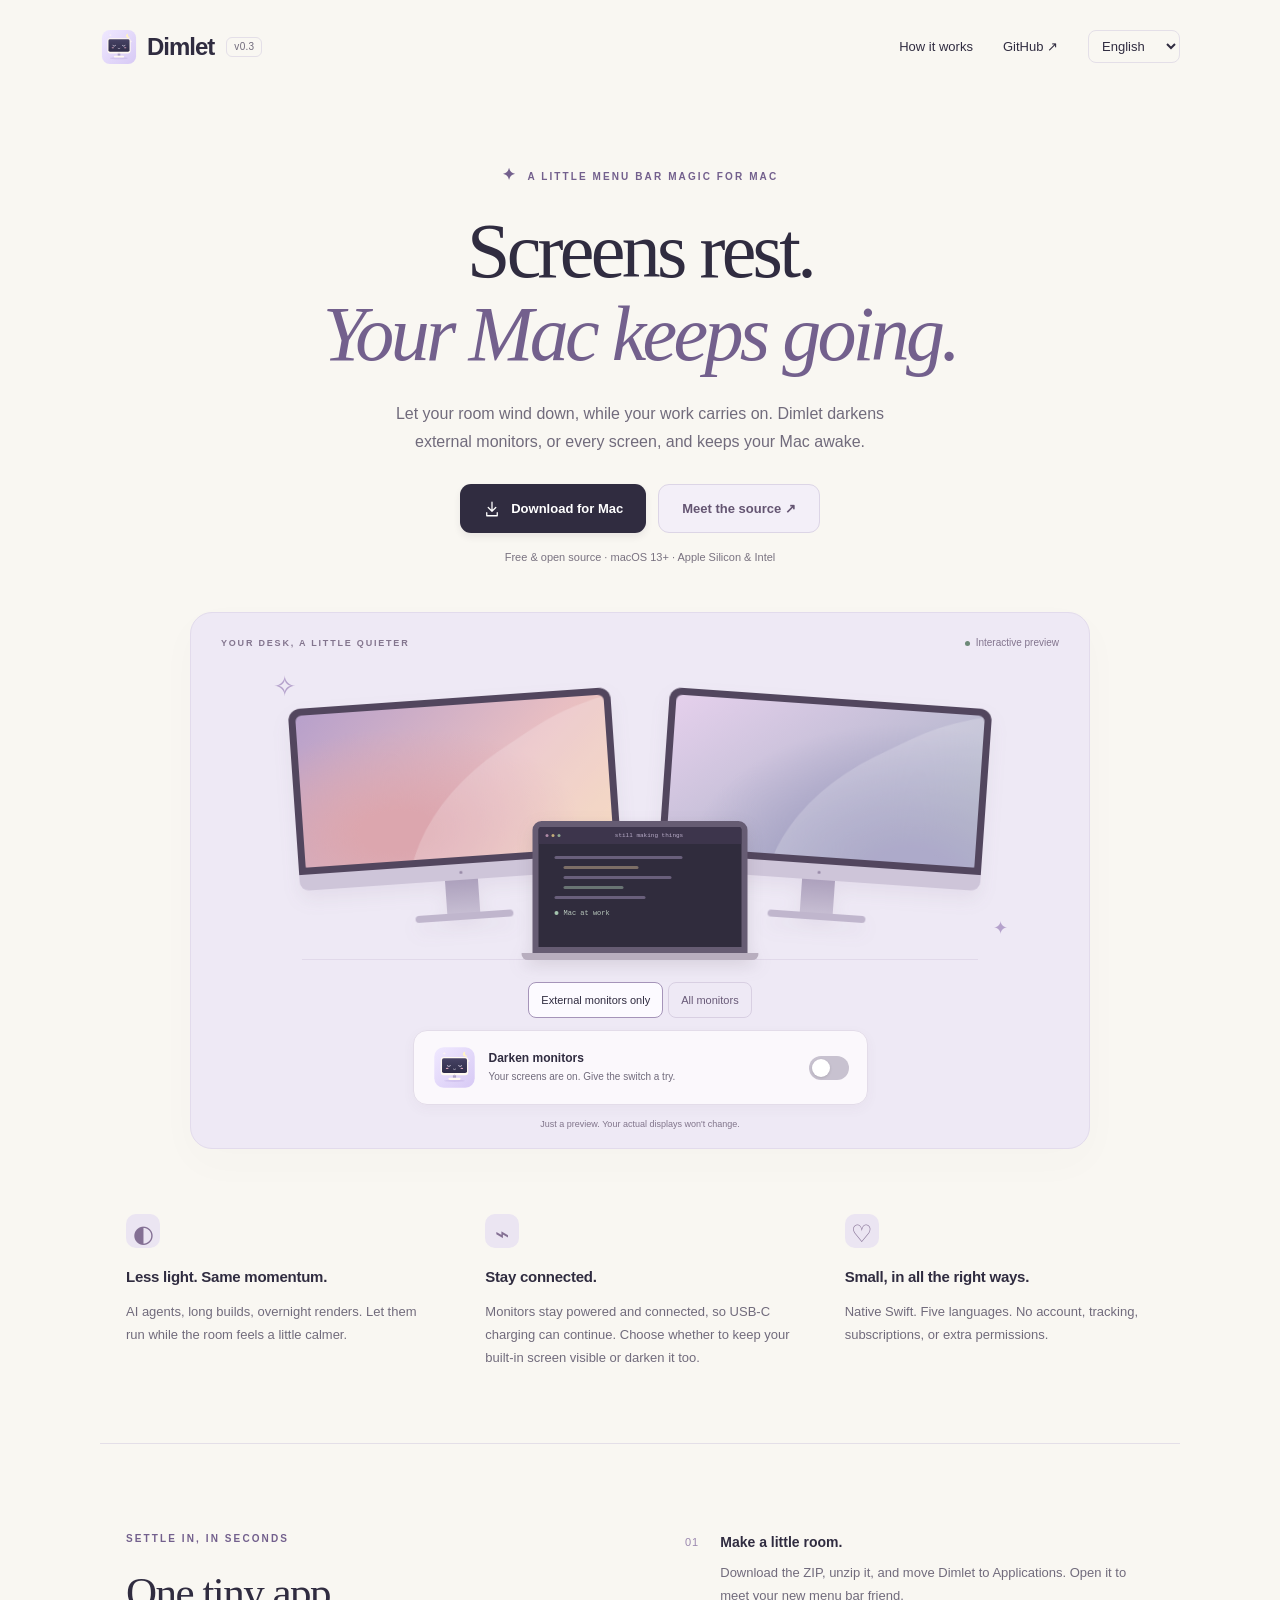
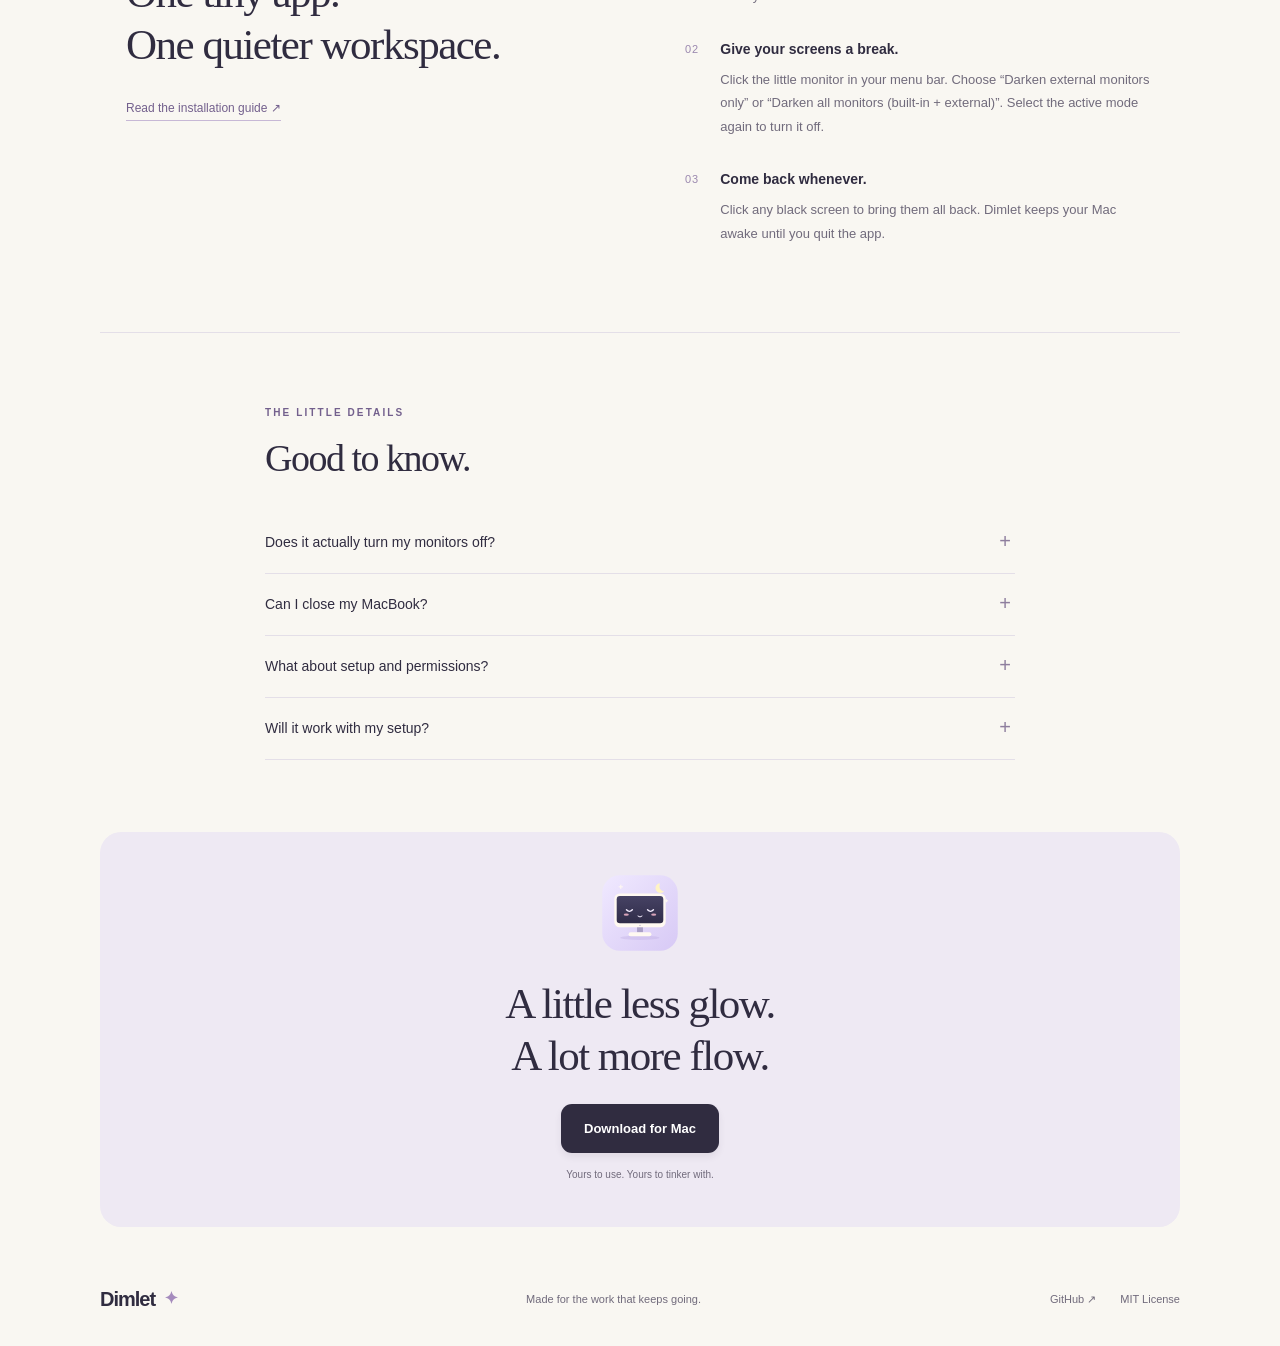
==== site/index.html @ a839f252 "Add external-only and all-monitor blackout modes" ====
<!doctype html>
<html lang="en">
<head>
  <meta charset="utf-8">
  <meta name="viewport" content="width=device-width,initial-scale=1">
  <meta name="theme-color" content="#f9f7f2">
  <title>Dimlet — Screens rest. Your Mac keeps going.</title>
  <meta name="description" content="A tiny, free macOS menu bar app. Darken external monitors or all screens while your Mac keeps working. Five languages. Open source.">
  <meta property="og:title" content="Dimlet — Screens rest. Your Mac keeps going.">
  <meta property="og:description" content="Less glow, more flow. A tiny, free menu bar friend for your Mac.">
  <meta property="og:type" content="website">
  <meta property="og:url" content="https://onodela2000.github.io/dimlet/">
  <meta property="og:image" content="https://onodela2000.github.io/dimlet/assets/social.png">
  <meta name="twitter:card" content="summary_large_image">
  <link rel="canonical" href="https://onodela2000.github.io/dimlet/">
  <link rel="icon" type="image/svg+xml" href="assets/icon.svg">
  <link rel="stylesheet" href="style.css">
  <script src="app.js" defer></script>
</head>
<body>
<a class="skip" href="#main">Skip to content</a>
<header class="nav wrap">
  <a class="brand" href="./" aria-label="Dimlet home"><img src="assets/icon.svg" alt="" width="38" height="38">Dimlet<span class="version">v0.3</span></a>
  <nav aria-label="Main navigation">
    <a class="nav-how" href="#how" data-i18n="navHow">How it works</a>
    <a href="https://github.com/onodela2000/dimlet">GitHub <span aria-hidden="true">↗</span></a>
    <label class="language"><span class="sr-only">Language</span><select id="language" aria-label="Language"><option value="en">English</option><option value="ja">日本語</option><option value="zh-Hans">简体中文</option><option value="fr">Français</option><option value="de">Deutsch</option></select></label>
  </nav>
</header>
<main id="main">
  <section class="hero wrap">
    <p class="eyebrow"><span class="tiny-star" aria-hidden="true">✦</span> <span data-i18n="eyebrow">A LITTLE MENU BAR MAGIC FOR MAC</span></p>
    <h1><span data-i18n="headline1">Screens rest.</span><br><em data-i18n="headline2">Your Mac keeps going.</em></h1>
    <p class="intro" data-i18n="intro">Let your room wind down, while your work carries on. Dimlet darkens external monitors, or every screen, and keeps your Mac awake.</p>
    <div class="actions"><a class="button primary" href="https://github.com/onodela2000/dimlet/releases/latest"><svg aria-hidden="true" viewBox="0 0 24 24" width="18" height="18"><path d="M12 3v12m-5-5 5 5 5-5M5 17v4h14v-4" fill="none" stroke="currentColor" stroke-width="1.7" stroke-linecap="round" stroke-linejoin="round"/></svg><span data-i18n="download">Download for Mac</span></a><a class="button secondary" href="https://github.com/onodela2000/dimlet" data-i18n="source">Meet the source ↗</a></div>
    <p class="compat" data-i18n="compat">Free & open source · macOS 13+ · Apple Silicon & Intel</p>

    <div class="demo" id="demo" data-blackout="false">
      <div class="demo-top"><span class="demo-label" data-i18n="desk">YOUR DESK, A LITTLE QUIETER</span><span class="live-label"><i></i><span data-i18n="live">Interactive preview</span></span></div>
      <div class="scene" aria-hidden="true">
        <span class="spark spark-one">✧</span><span class="spark spark-two">✦</span><span class="moon">☾</span>
        <div class="monitor monitor-left"><div class="monitor-screen"><div class="wallpaper wallpaper-one"></div><div class="sleep-face"><span>⌣ &nbsp; ⌣</span><b>ᴗ</b></div></div><div class="monitor-chin"><i></i></div><div class="stand"></div><div class="foot"></div></div>
        <div class="monitor monitor-right"><div class="monitor-screen"><div class="wallpaper wallpaper-two"></div><div class="sleep-face"><span>⌣ &nbsp; ⌣</span><b>ᴗ</b></div></div><div class="monitor-chin"><i></i></div><div class="stand"></div><div class="foot"></div></div>
        <div class="laptop"><div class="laptop-screen"><div class="editor-bar"><i></i><i></i><i></i><span>still making things</span></div><div class="editor-body"><span class="code-line"></span><span class="code-line"></span><span class="code-line"></span><span class="code-line"></span><span class="code-line"></span><div class="working"><i></i>Mac at work</div></div></div><div class="laptop-base"></div></div>
        <div class="desk-line"></div>
      </div>
      <div class="mode-picker" role="group" aria-label="Preview blackout mode"><button type="button" data-mode="externalOnly" aria-pressed="true" data-i18n="modeExternal">External monitors only</button><button type="button" data-mode="allDisplays" aria-pressed="false" data-i18n="modeAll">All monitors</button></div>
      <div class="demo-control"><img src="assets/icon.svg" alt="" width="45" height="45"><div><strong data-i18n="toggleTitle">Darken monitors</strong><span id="demo-status" aria-live="polite" data-i18n="statusOff">Your screens are on. Give the switch a try.</span></div><button id="blackout-toggle" role="switch" aria-checked="false" aria-label="Darken monitors"><span></span></button></div>
      <p class="demo-note" data-i18n="demoNote">Just a preview. Your actual displays won't change.</p>
    </div>
  </section>

  <section class="benefits wrap" aria-label="Features">
    <article><span class="feature-icon" aria-hidden="true">◐</span><h2 data-i18n="feature1Title">Less light. Same momentum.</h2><p data-i18n="feature1">AI agents, long builds, overnight renders. Let them run while the room feels a little calmer.</p></article>
    <article><span class="feature-icon" aria-hidden="true">⌁</span><h2 data-i18n="feature2Title">Stay connected.</h2><p data-i18n="feature2">Monitors stay powered and connected, so USB-C charging can continue. Choose whether to keep your built-in screen visible or darken it too.</p></article>
    <article><span class="feature-icon" aria-hidden="true">♡</span><h2 data-i18n="feature3Title">Small, in all the right ways.</h2><p data-i18n="feature3">Native Swift. Five languages. No account, tracking, subscriptions, or extra permissions.</p></article>
  </section>

  <section class="how wrap" id="how">
    <div class="section-heading"><p class="eyebrow" data-i18n="howEyebrow">SETTLE IN, IN SECONDS</p><h2 data-i18n="howTitle">One tiny app.<br>One quieter workspace.</h2><a class="text-link" id="guide-link" href="https://github.com/onodela2000/dimlet#install"><span data-i18n="guide">Read the installation guide</span> <span aria-hidden="true">↗</span></a></div>
    <ol class="steps"><li><span class="step-number">01</span><div><h3 data-i18n="step1Title">Make a little room.</h3><p data-i18n="step1">Download the ZIP, unzip it, and move Dimlet to Applications. Open it to meet your new menu bar friend.</p></div></li><li><span class="step-number">02</span><div><h3 data-i18n="step2Title">Give your screens a break.</h3><p data-i18n="step2">Click the little monitor in your menu bar. Choose “Darken external monitors only” or “Darken all monitors (built-in + external)”. Select the active mode again to turn it off.</p></div></li><li><span class="step-number">03</span><div><h3 data-i18n="step3Title">Come back whenever.</h3><p data-i18n="step3">Click any black screen to bring them all back. Dimlet keeps your Mac awake until you quit the app.</p></div></li></ol>
  </section>

  <section class="questions wrap" aria-labelledby="questions-title"><p class="eyebrow" data-i18n="faqEyebrow">THE LITTLE DETAILS</p><h2 id="questions-title" data-i18n="faqTitle">Good to know.</h2>
    <details><summary data-i18n="q1">Does it actually turn my monitors off?</summary><p data-i18n="a1">No. Dimlet covers your chosen screens with black windows. Keep the monitors physically on. It doesn't guarantee energy savings or a fully dark LCD backlight. USB-C charging depends on your hardware.</p></details>
    <details><summary data-i18n="q2">Can I close my MacBook?</summary><p data-i18n="a2">Keep the lid open. Dimlet prevents automatic idle sleep while it runs; it doesn't override lid-close sleep, manual sleep, shutdown, or a depleted battery.</p></details>
    <details><summary data-i18n="q3">What about setup and permissions?</summary><p data-i18n="a3">No Accessibility, Screen Recording, or admin permissions are needed to run Dimlet. The current release isn't Apple-notarized, so first launch may require System Settings → Privacy & Security → Open Anyway. See the installation guide for details.</p></details>
    <details><summary data-i18n="q4">Will it work with my setup?</summary><p data-i18n="a4">Dimlet supports macOS 13+. External-only mode skips mirrored screens to protect the built-in display; all-monitors mode covers all available screen surfaces. Tested on an M4 MacBook Air; Intel and older macOS versions still need broader real-world testing. The app menu supports English, Japanese, Simplified Chinese, French, and German.</p></details>
  </section>
  <section class="closing wrap"><img src="assets/icon.svg" alt="Dimlet's sleepy monitor mascot" width="84" height="84"><h2 data-i18n="closing">A little less glow.<br>A lot more flow.</h2><a class="button primary" href="https://github.com/onodela2000/dimlet/releases/latest" data-i18n="download">Download for Mac</a><span data-i18n="closingNote">Yours to use. Yours to tinker with.</span></section>
</main>
<footer class="wrap"><a class="brand" href="./">Dimlet <span aria-hidden="true">✦</span></a><p data-i18n="footer">Made for the work that keeps going.</p><div><a href="https://github.com/onodela2000/dimlet">GitHub ↗</a><a href="https://github.com/onodela2000/dimlet/blob/main/LICENSE">MIT License</a></div></footer>
</body>
</html>
---- site/style.css ----
:root {
  --paper:#f9f7f2;
  --ink:#302c40;
  --muted:#716b7c;
  --purple:#73608d;
  --line:#e4dfE8;
  --soft:#efebf6
}
* {
  box-sizing:border-box
}
html {
  scroll-behavior:smooth;
  scroll-padding-top:35px
}
body {
  margin:0;
  background:var(--paper);
  color:var(--ink);
  font-family:-apple-system,BlinkMacSystemFont,"Segoe UI",sans-serif;
  font-size:15px;
  line-height:1.65
}
a {
  color:inherit;
  text-decoration:none
}
button,select {
  font:inherit
}
button,a,select,summary {
  -webkit-tap-highlight-color:transparent
}
a:focus-visible,button:focus-visible,select:focus-visible,summary:focus-visible {
  outline:3px solid #8569b1;
  outline-offset:6px
}
a:hover {
  color:var(--purple)
}
.wrap {
  width:min(1080px,calc(100% - 64px));
  margin-inline:auto
}
.nav {
  display:flex;
  justify-content:space-between;
  align-items:center;
  padding-block:27px
}
.brand {
  font-size:24px;
  font-weight:730;
  letter-spacing:-1px;
  display:flex;
  align-items:center;
  gap:9px
}
.version {
  font-size:10px;
  letter-spacing:.3px;
  border:1px solid var(--line);
  padding:1px 7px;
  border-radius:6px;
  color:var(--muted);
  font-weight:500;
  margin-left:3px
}
nav {
  display:flex;
  align-items:center;
  gap:30px;
  font-size:13px
}
.language select {
  border:1px solid var(--line);
  color:var(--ink);
  background:transparent;
  border-radius:8px;
  padding:7px 9px;
  max-width:118px;
  cursor:pointer
}
.hero {
  text-align:center;
  padding-top:68px
}
.eyebrow {
  font-size:10px;
  font-weight:650;
  letter-spacing:2.1px;
  color:var(--purple);
  margin:0 0 22px
}
.tiny-star {
  font-size:16px;
  margin-right:6px
}
h1,h2,h3,p {
  margin-top:0
}
h1 {
  font:normal clamp(46px,6.5vw,78px)/1.06 Georgia,"Times New Roman",serif;
  letter-spacing:-3.7px;
  margin-bottom:25px
}
h1 em {
  color:var(--purple);
  font-weight:normal
}
html:not([lang=en]) h1 {
  font-size:clamp(38px,5.2vw,65px);
  letter-spacing:-1.5px;
  line-height:1.25
}
.intro {
  max-width:535px;
  margin:0 auto 28px;
  font-size:16px;
  color:var(--muted);
  line-height:1.75
}
.actions {
  display:flex;
  align-items:center;
  justify-content:center;
  gap:12px
}
.button {
  display:inline-flex;
  align-items:center;
  justify-content:center;
  gap:10px;
  border-radius:11px;
  font-size:13px;
  font-weight:600;
  min-height:49px;
  padding:12px 23px;
  transition:transform .2s,background .2s
}
.button:hover {
  transform:translateY(-2px)
}
.primary {
  background:var(--ink);
  color:#fff;
  box-shadow:0 4px 7px #302c4014
}
.primary:hover {
  background:#524564;
  color:white
}
.secondary {
  border:1px solid #dcd5e6;
  background:#f3eff8;
  color:#645572
}
.compat {
  font-size:11px;
  color:#797280;
  margin-top:15px;
  margin-bottom:46px
}
.demo {
  position:relative;
  overflow:hidden;
  background:#eee9f5;
  border:1px solid #e2dbec;
  border-radius:22px;
  padding:22px 30px 16px;
  max-width:900px;
  margin:auto;
  transition:background .7s;
  box-shadow:0 14px 40px #55406706
}
.demo[data-blackout=true] {
  background:#e4dfef
}
.demo-top {
  display:flex;
  justify-content:space-between;
  gap:10px;
  align-items:center;
  color:#83758e
}
.demo-label {
  font-size:9px;
  letter-spacing:1.8px;
  font-weight:600
}
.live-label {
  display:flex;
  align-items:center;
  gap:6px;
  font-size:10px
}
.live-label i,.working i {
  width:5px;
  height:5px;
  background:#6d8978;
  border-radius:50%
}
.scene {
  height:306px;
  position:relative;
  max-width:735px;
  margin:0 auto
}
.monitor {
  position:absolute;
  top:46px;
  width:44%;
  z-index:1;
  filter:drop-shadow(0 9px 9px #5a466713)
}
.monitor-left {
  left:3%;
  transform:rotate(-4deg)
}
.monitor-right {
  right:3%;
  transform:rotate(4deg)
}
.monitor-screen {
  height:166px;
  padding:7px;
  background:#52465e;
  border-radius:12px 12px 0 0;
  position:relative;
  overflow:hidden
}
.wallpaper {
  position:absolute;
  inset:7px;
  border-radius:6px 6px 1px 1px;
  transition:opacity .7s;
  overflow:hidden
}
.wallpaper-one {
  background:radial-gradient(ellipse at 30% 80%,#dca6ae 0 12%,transparent 60%),linear-gradient(135deg,#b7a0cb,#e8bec2 60%,#f3d1b3)
}
.wallpaper-two {
  background:radial-gradient(ellipse at 80% 110%,#9894bc 0 12%,transparent 65%),linear-gradient(145deg,#e5d0ec,#b8b8cf 65%,#a7b5b7)
}
.wallpaper:after {
  content:"";
  position:absolute;
  width:120%;
  height:160%;
  border-radius:45%;
  background:#fff3;
  left:30%;
  top:15%;
  transform:rotate(-30deg)
}
.monitor-chin {
  height:16px;
  border-radius:0 0 9px 9px;
  background:#cec5d9;
  display:grid;
  place-items:center
}
.monitor-chin i {
  width:3px;
  height:3px;
  background:#9688a6;
  border-radius:50%
}
.stand {
  height:33px;
  width:33px;
  background:linear-gradient(#ada1bd,#c6bdd2);
  margin:auto
}
.foot {
  height:7px;
  width:98px;
  border-radius:6px;
  background:#c0b6cd;
  margin:auto
}
.sleep-face {
  position:absolute;
  inset:7px;
  display:flex;
  flex-direction:column;
  align-items:center;
  justify-content:center;
  background:#24212f;
  border-radius:6px 6px 1px 1px;
  color:#ad9ebb;
  opacity:0;
  transition:opacity .7s;
  font-size:28px;
  line-height:1.2
}
.sleep-face b {
  font-size:17px;
  font-weight:400;
  color:#bea5b7
}
.demo[data-blackout=true] .wallpaper {
  opacity:0
}
.demo[data-blackout=true] .sleep-face {
  opacity:1
}
.laptop {
  position:absolute;
  z-index:3;
  top:169px;
  left:50%;
  width:215px;
  transform:translateX(-50%);
  filter:drop-shadow(0 6px 8px #4d405323)
}
.laptop-screen {
  height:132px;
  background:#302c3d;
  border:6px solid #665c73;
  border-radius:9px 9px 0 0;
  overflow:hidden
}
.editor-bar {
  height:17px;
  background:#3d354c;
  display:flex;
  align-items:center;
  gap:3px;
  padding:0 7px
}
.editor-bar i {
  width:3px;
  height:3px;
  border-radius:50%;
  background:#ad89a5
}
.editor-bar i:nth-child(2) {
  background:#c3ac7a
}
.editor-bar i:nth-child(3) {
  background:#8da792
}
.editor-bar span {
  font:6px monospace;
  color:#b8acc8;
  margin:auto
}
.editor-body {
  padding:12px 16px
}
.code-line {
  display:block;
  background:#a292ba80;
  height:3px;
  width:75%;
  margin-bottom:7px;
  border-radius:2px
}
.code-line:nth-child(2) {
  width:44%;
  margin-left:9px;
  background:#c8b09080
}
.code-line:nth-child(3) {
  width:63%;
  margin-left:9px
}
.code-line:nth-child(4) {
  width:35%;
  margin-left:9px;
  background:#a2bbaa80
}
.code-line:nth-child(5) {
  width:53%
}
.working {
  font:7px monospace;
  color:#b9c8bd;
  display:flex;
  align-items:center;
  gap:5px;
  margin-top:10px
}
.working i {
  background:#a4c5ae;
  width:4px;
  height:4px
}
.laptop-base {
  height:7px;
  width:237px;
  margin-left:-11px;
  background:#b8aebf;
  border-radius:1px 1px 9px 9px
}
.desk-line {
  position:absolute;
  bottom:-2px;
  width:92%;
  left:4%;
  height:1px;
  background:#c3b5d34f
}
.spark {
  position:absolute;
  color:#b5a2cc
}
.spark-one {
  left:0;
  top:12px;
  font-size:28px
}
.spark-two {
  right:0;
  bottom:14px;
  font-size:18px
}
.moon {
  position:absolute;
  right:18%;
  top:3px;
  font-size:30px;
  color:#ac96c0;
  transform:rotate(-20deg);
  opacity:0;
  transition:opacity .7s
}
.demo[data-blackout=true] .moon {
  opacity:1
}
.demo-control {
  position:relative;
  z-index:4;
  display:flex;
  align-items:center;
  gap:12px;
  text-align:left;
  border:1px solid #e3dce9;
  border-radius:14px;
  background:#fcfafdee;
  padding:14px 18px;
  width:min(455px,100%);
  margin:25px auto 0;
  box-shadow:0 4px 13px #5648660b
}
.demo-control strong {
  font-size:12px;
  font-weight:600;
  display:block;
  line-height:1.5
}
.demo-control div>span {
  display:block;
  font-size:10px;
  color:var(--muted);
  margin-top:2px
}
.demo-control button {
  flex-shrink:0;
  margin-left:auto;
  background:#c8c2d0;
  border:0;
  padding:3px;
  width:40px;
  height:24px;
  border-radius:99px;
  cursor:pointer;
  transition:background .3s
}
.demo-control button>span {
  display:block;
  background:white;
  border-radius:50%;
  width:18px;
  height:18px;
  box-shadow:0 1px 3px #0002;
  transition:transform .3s
}
.demo-control button[aria-checked=true] {
  background:#89739f
}
.demo-control button[aria-checked=true]>span {
  transform:translateX(16px)
}
.demo-note {
  font-size:9px;
  margin:12px 0 0;
  color:#81758b
}
.benefits {
  display:grid;
  grid-template-columns:repeat(3,1fr);
  gap:50px;
  padding:65px 26px 73px;
  border-bottom:1px solid var(--line)
}
.feature-icon {
  display:grid;
  place-items:center;
  width:34px;
  height:34px;
  border-radius:10px;
  background:#ebe5f2;
  color:#847094;
  font-size:24px;
  margin-bottom:17px
}
.benefits h2 {
  font-size:15px;
  letter-spacing:-.25px;
  margin-bottom:10px;
  font-weight:600
}
.benefits p {
  font-size:13px;
  color:var(--muted);
  margin:0;
  line-height:1.8
}
.how {
  display:grid;
  grid-template-columns:1fr 1fr;
  gap:90px;
  padding:87px 26px;
  border-bottom:1px solid var(--line)
}
.section-heading h2,.questions h2,.closing h2 {
  font:normal 43px/1.2 Georgia,serif;
  letter-spacing:-1.5px;
  margin-bottom:24px
}
.section-heading .eyebrow {
  margin-bottom:20px
}
.text-link {
  font-size:12px;
  border-bottom:1px solid #c7b8d6;
  padding-bottom:5px;
  color:var(--purple)
}
.steps {
  list-style:none;
  padding:0;
  margin:0;
  display:flex;
  flex-direction:column;
  gap:30px
}
.steps li {
  display:flex;
  gap:21px
}
.step-number {
  font-size:11px;
  letter-spacing:1px;
  color:#9b88af;
  margin-top:2px
}
.steps h3 {
  font-size:14px;
  font-weight:600;
  margin-bottom:7px
}
.steps p {
  font-size:13px;
  color:var(--muted);
  margin:0;
  line-height:1.8
}
.questions {
  max-width:750px;
  padding-block:72px
}
.questions .eyebrow {
  margin-bottom:15px
}
.questions h2 {
  font-size:38px;
  margin-bottom:30px
}
.questions details {
  border-bottom:1px solid var(--line)
}
.questions summary {
  list-style:none;
  cursor:pointer;
  font-size:14px;
  padding:19px 32px 19px 0;
  position:relative
}
.questions summary::-webkit-details-marker {
  display:none
}
.questions summary:after {
  content:"+";
  position:absolute;
  right:4px;
  color:#8e7e9e;
  font-size:20px;
  top:13px
}
.questions details[open] summary:after {
  content:"−"
}
.questions details p {
  font-size:13px;
  color:var(--muted);
  padding-right:28px;
  max-width:660px;
  line-height:1.9;
  margin-bottom:23px
}
.closing {
  text-align:center;
  border-radius:21px;
  background:#eee9f3;
  padding:39px 24px 43px;
  margin-bottom:56px
}
.closing img {
  margin-bottom:15px
}
.closing h2 {
  font-size:43px;
  margin-bottom:23px
}
.closing>span {
  display:block;
  font-size:10px;
  color:var(--muted);
  margin-top:14px
}
footer {
  display:flex;
  align-items:center;
  justify-content:space-between;
  gap:20px;
  padding:0 0 30px
}
footer .brand {
  font-size:20px
}
footer .brand span {
  color:#a58bbd;
  font-size:17px
}
footer p {
  font-size:11px;
  color:var(--muted);
  margin:0
}
footer>div {
  display:flex;
  gap:24px;
  font-size:11px;
  color:var(--muted)
}
.sr-only,.skip:not(:focus) {
  position:absolute;
  width:1px;
  height:1px;
  overflow:hidden;
  clip-path:inset(50%)
}
.skip:focus {
  position:absolute;
  top:12px;
  left:12px;
  padding:10px;
  background:white;
  z-index:10
}

@media(max-width:700px) {
  .wrap {
  width:calc(100% - 36px)
}
.nav {
  padding-block:20px
}
.brand {
  font-size:21px
}
.brand img {
  width:32px;
  height:32px
}
.version,.nav-how {
  display:none
}
nav {
  gap:16px;
  font-size:12px
}
.language select {
  font-size:11px;
  max-width:92px
}
.hero {
  padding-top:43px
}
h1 {
  font-size:49px;
  letter-spacing:-2px
}
html:not([lang=en]) h1 {
  font-size:37px
}
.eyebrow {
  font-size:8px;
  letter-spacing:1.6px
}
.intro {
  font-size:14px;
  max-width:410px
}
.compat {
  font-size:9px;
  margin-bottom:31px
}
.actions {
  gap:9px
}
.button {
  font-size:11px;
  padding:11px 15px;
  min-height:46px
}
.demo {
  padding:16px 12px 13px;
  border-radius:15px
}
.demo-label {
  font-size:7px;
  letter-spacing:1px
}
.live-label {
  font-size:8px
}
.scene {
  height:235px
}
.monitor {
  top:45px;
  width:45%
}
.monitor-left {
  left:1%
}
.monitor-right {
  right:1%
}
.monitor-screen {
  height:112px;
  padding:5px;
  border-radius:8px 8px 0 0
}
.wallpaper,.sleep-face {
  inset:5px
}
.sleep-face {
  font-size:21px
}
.stand {
  height:28px;
  width:23px
}
.foot {
  width:64px;
  height:5px
}
.laptop {
  top:142px;
  width:155px
}
.laptop-screen {
  height:93px;
  border-width:4px
}
.laptop-base {
  width:171px;
  margin-left:-8px;
  height:5px
}
.editor-bar {
  height:12px
}
.editor-body {
  padding:8px 11px
}
.code-line {
  height:2px;
  margin-bottom:5px
}
.working {
  margin-top:6px;
  font-size:6px
}
.spark-one {
  font-size:21px
}
.moon {
  font-size:24px;
  top:13px
}
.demo-control {
  margin-top:22px;
  padding:11px 12px;
  gap:8px
}
.demo-control img {
  width:34px;
  height:34px
}
.demo-control strong {
  font-size:10px
}
.demo-control div>span {
  font-size:8px
}
.demo-note {
  font-size:8px
}
.benefits {
  grid-template-columns:1fr;
  gap:28px;
  padding:40px 6px
}
.benefits article {
  display:grid;
  grid-template-columns:34px 1fr;
  column-gap:15px
}
.feature-icon {
  grid-row:span 2;
  margin-bottom:0
}
.benefits h2 {
  margin-bottom:5px
}
.benefits p {
  font-size:12px
}
.how {
  grid-template-columns:1fr;
  gap:36px;
  padding:48px 6px
}
.section-heading h2 {
  font-size:35px
}
.questions {
  padding-block:45px
}
.questions h2 {
  font-size:33px
}
.questions summary {
  font-size:13px
}
.closing {
  padding-block:30px;
  margin-bottom:30px
}
.closing h2 {
  font-size:36px
}
.closing img {
  width:68px;
  height:68px
}
footer {
  flex-wrap:wrap;
  gap:16px;
  padding-bottom:23px
}
footer p {
  order:3;
  flex-basis:100%;
  font-size:10px
}
footer>div {
  font-size:10px;
  gap:16px
}

}

@media(prefers-reduced-motion:reduce) {
  html {
  scroll-behavior:auto
}
*,*:before,*:after {
  transition:none!important;
  animation:none!important
}

}

.section-heading h2,.closing h2 {
  white-space:pre-line
}
html[lang=fr] .demo-control,html[lang=de] .demo-control {
  width:min(520px,100%)
}


/* Choose a preview scope without touching the visitor's real screens. */
.mode-picker { display:flex; justify-content:center; gap:5px; margin:24px auto 0; flex-wrap:wrap; }
.mode-picker button { border:1px solid #d8cfe2; background:transparent; color:#685977; border-radius:8px; padding:8px 12px; font-size:11px; cursor:pointer; }
.mode-picker button[aria-pressed=true] { background:#fcfaff; color:#302c40; border-color:#a594b9; }
.mode-picker + .demo-control { margin-top:12px; }
.laptop-screen { position:relative; }
.laptop-screen:after { content:""; position:absolute; inset:0; background:#24212f; opacity:0; transition:opacity .7s; pointer-events:none; }
.demo[data-blackout=true][data-mode=allDisplays] .laptop-screen:after { opacity:1; }
@media(max-width:700px) { .mode-picker button { font-size:10px; padding:7px 9px; } }
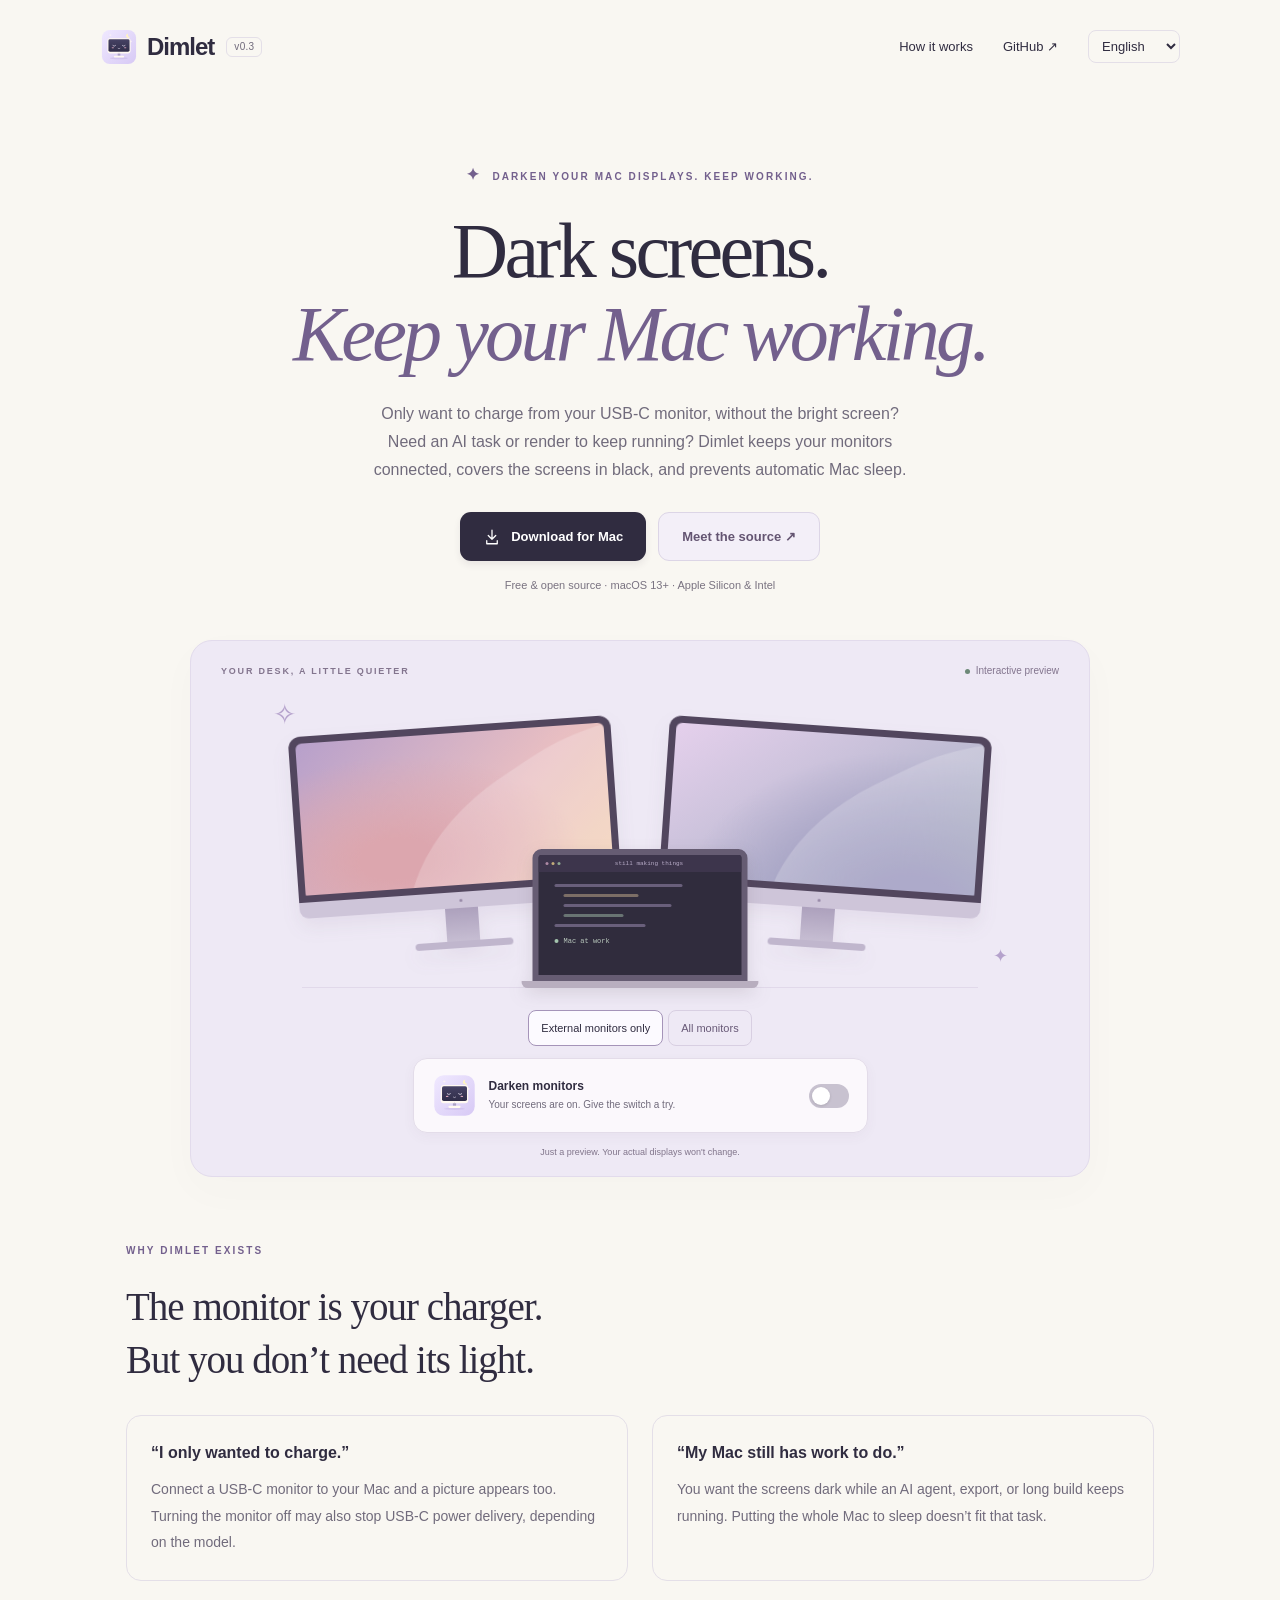
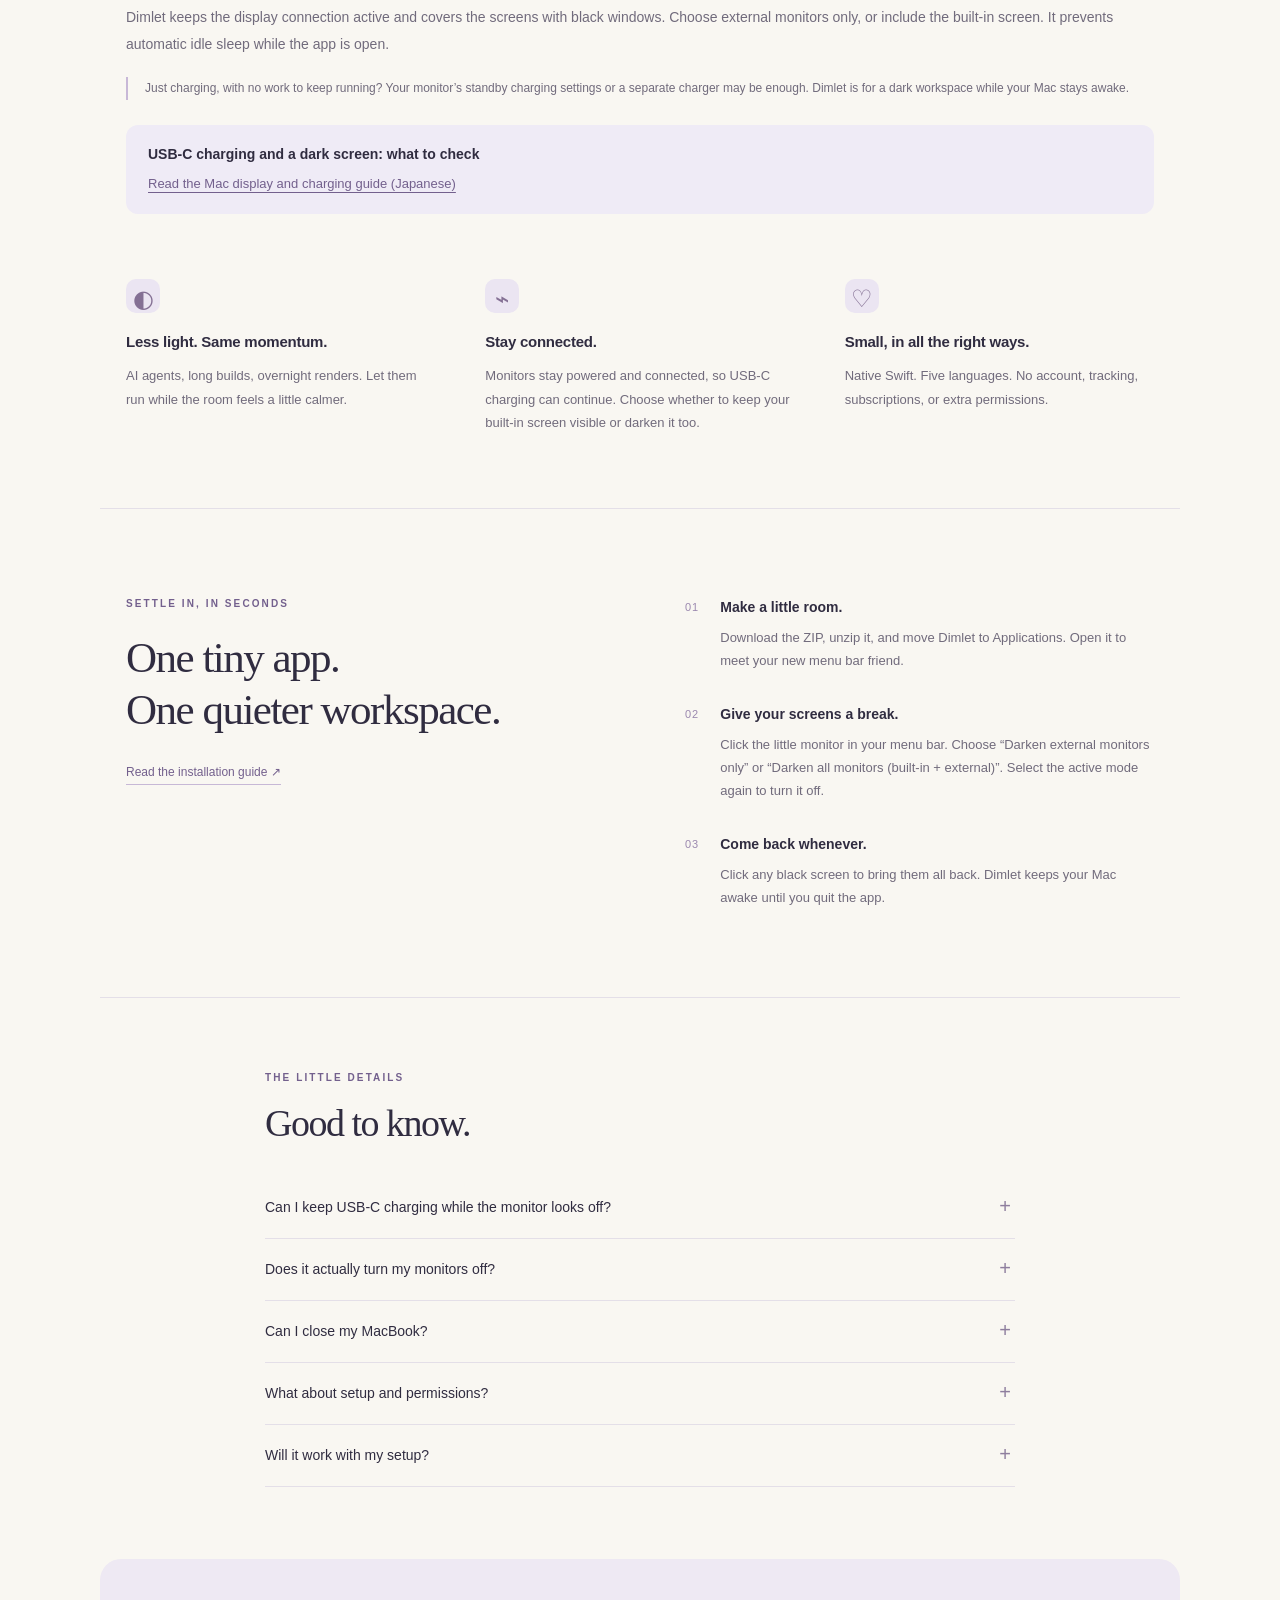
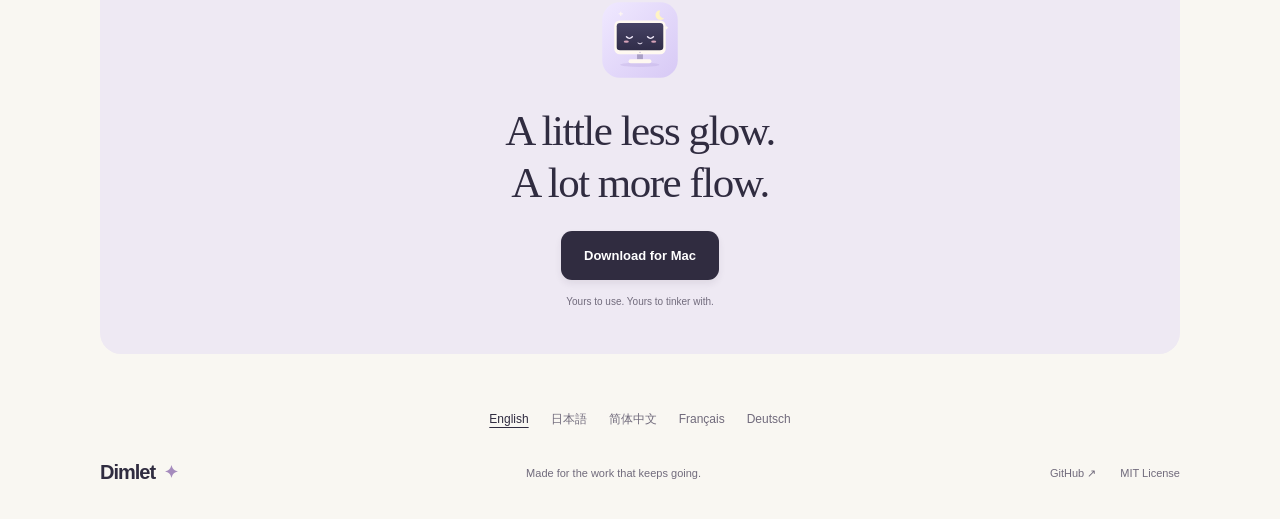
==== commit 884541bc: "Explain USB-C charging use cases and publish crawlable language pages" ====
--- a/site/index.html
+++ b/site/index.html
@@ -4,18 +4,26 @@
   <meta charset="utf-8">
   <meta name="viewport" content="width=device-width,initial-scale=1">
   <meta name="theme-color" content="#f9f7f2">
-  <title>Dimlet — Screens rest. Your Mac keeps going.</title>
-  <meta name="description" content="A tiny, free macOS menu bar app. Darken external monitors or all screens while your Mac keeps working. Five languages. Open source.">
-  <meta property="og:title" content="Dimlet — Screens rest. Your Mac keeps going.">
-  <meta property="og:description" content="Less glow, more flow. A tiny, free menu bar friend for your Mac.">
+  <title>Darken Mac screens without sleep | USB-C charging &amp; AI tasks | Dimlet</title>
+  <meta name="description" content="Only want to charge from your USB-C monitor, without the bright screen? Need an AI task or render to keep running? Dimlet keeps your monitors connected, covers the screens in black, and prevents automatic Mac sleep. Free &amp; open source · macOS 13+ · Apple Silicon &amp; Intel">
+  <meta property="og:title" content="Darken Mac screens without sleep | USB-C charging &amp; AI tasks | Dimlet">
+  <meta property="og:description" content="Only want to charge from your USB-C monitor, without the bright screen? Need an AI task or render to keep running? Dimlet keeps your monitors connected, covers the screens in black, and prevents automatic Mac sleep. Free &amp; open source · macOS 13+ · Apple Silicon &amp; Intel">
   <meta property="og:type" content="website">
   <meta property="og:url" content="https://onodela2000.github.io/dimlet/">
   <meta property="og:image" content="https://onodela2000.github.io/dimlet/assets/social.png">
   <meta name="twitter:card" content="summary_large_image">
   <link rel="canonical" href="https://onodela2000.github.io/dimlet/">
+  <link rel="alternate" hreflang="en" href="https://onodela2000.github.io/dimlet/">
+  <link rel="alternate" hreflang="ja" href="https://onodela2000.github.io/dimlet/ja/">
+  <link rel="alternate" hreflang="zh-Hans" href="https://onodela2000.github.io/dimlet/zh-hans/">
+  <link rel="alternate" hreflang="fr" href="https://onodela2000.github.io/dimlet/fr/">
+  <link rel="alternate" hreflang="de" href="https://onodela2000.github.io/dimlet/de/">
+  <link rel="alternate" hreflang="x-default" href="https://onodela2000.github.io/dimlet/">
+  <link rel="sitemap" type="application/xml" href="sitemap.xml">
+  <script type="application/ld+json">{"@context": "https://schema.org", "@type": "SoftwareApplication", "name": "Dimlet", "url": "https://onodela2000.github.io/dimlet/", "description": "Only want to charge from your USB-C monitor, without the bright screen? Need an AI task or render to keep running? Dimlet keeps your monitors connected, covers the screens in black, and prevents automatic Mac sleep. Free & open source · macOS 13+ · Apple Silicon & Intel", "operatingSystem": "macOS 13 or later", "applicationCategory": "UtilitiesApplication", "softwareVersion": "0.3.0", "inLanguage": "en", "license": "https://github.com/onodela2000/dimlet/blob/main/LICENSE", "downloadUrl": "https://github.com/onodela2000/dimlet/releases/latest", "offers": {"@type": "Offer", "price": "0", "priceCurrency": "USD"}}</script>
   <link rel="icon" type="image/svg+xml" href="assets/icon.svg">
-  <link rel="stylesheet" href="style.css">
-  <script src="app.js" defer></script>
+  <link rel="stylesheet" href="style.css?v=ff7a2ff2e688">
+  <script src="app.js?v=02ac9027086e" defer></script>
 </head>
 <body>
 <a class="skip" href="#main">Skip to content</a>
@@ -24,16 +32,16 @@
   <nav aria-label="Main navigation">
     <a class="nav-how" href="#how" data-i18n="navHow">How it works</a>
     <a href="https://github.com/onodela2000/dimlet">GitHub <span aria-hidden="true">↗</span></a>
-    <label class="language"><span class="sr-only">Language</span><select id="language" aria-label="Language"><option value="en">English</option><option value="ja">日本語</option><option value="zh-Hans">简体中文</option><option value="fr">Français</option><option value="de">Deutsch</option></select></label>
+    <label class="language"><span class="sr-only">Language</span><select id="language" aria-label="Language"><option value="en" data-url="./" selected>English</option><option value="ja" data-url="ja/">日本語</option><option value="zh-Hans" data-url="zh-hans/">简体中文</option><option value="fr" data-url="fr/">Français</option><option value="de" data-url="de/">Deutsch</option></select></label>
   </nav>
 </header>
 <main id="main">
   <section class="hero wrap">
-    <p class="eyebrow"><span class="tiny-star" aria-hidden="true">✦</span> <span data-i18n="eyebrow">A LITTLE MENU BAR MAGIC FOR MAC</span></p>
-    <h1><span data-i18n="headline1">Screens rest.</span><br><em data-i18n="headline2">Your Mac keeps going.</em></h1>
-    <p class="intro" data-i18n="intro">Let your room wind down, while your work carries on. Dimlet darkens external monitors, or every screen, and keeps your Mac awake.</p>
+    <p class="eyebrow"><span class="tiny-star" aria-hidden="true">✦</span> <span data-i18n="eyebrow">DARKEN YOUR MAC DISPLAYS. KEEP WORKING.</span></p>
+    <h1><span data-i18n="headline1">Dark screens.</span><br><em data-i18n="headline2">Keep your Mac working.</em></h1>
+    <p class="intro" data-i18n="intro">Only want to charge from your USB-C monitor, without the bright screen? Need an AI task or render to keep running? Dimlet keeps your monitors connected, covers the screens in black, and prevents automatic Mac sleep.</p>
     <div class="actions"><a class="button primary" href="https://github.com/onodela2000/dimlet/releases/latest"><svg aria-hidden="true" viewBox="0 0 24 24" width="18" height="18"><path d="M12 3v12m-5-5 5 5 5-5M5 17v4h14v-4" fill="none" stroke="currentColor" stroke-width="1.7" stroke-linecap="round" stroke-linejoin="round"/></svg><span data-i18n="download">Download for Mac</span></a><a class="button secondary" href="https://github.com/onodela2000/dimlet" data-i18n="source">Meet the source ↗</a></div>
-    <p class="compat" data-i18n="compat">Free & open source · macOS 13+ · Apple Silicon & Intel</p>
+    <p class="compat" data-i18n="compat">Free &amp; open source · macOS 13+ · Apple Silicon &amp; Intel</p>
 
     <div class="demo" id="demo" data-blackout="false">
       <div class="demo-top"><span class="demo-label" data-i18n="desk">YOUR DESK, A LITTLE QUIETER</span><span class="live-label"><i></i><span data-i18n="live">Interactive preview</span></span></div>
@@ -45,11 +53,18 @@
         <div class="desk-line"></div>
       </div>
       <div class="mode-picker" role="group" aria-label="Preview blackout mode"><button type="button" data-mode="externalOnly" aria-pressed="true" data-i18n="modeExternal">External monitors only</button><button type="button" data-mode="allDisplays" aria-pressed="false" data-i18n="modeAll">All monitors</button></div>
-      <div class="demo-control"><img src="assets/icon.svg" alt="" width="45" height="45"><div><strong data-i18n="toggleTitle">Darken monitors</strong><span id="demo-status" aria-live="polite" data-i18n="statusOff">Your screens are on. Give the switch a try.</span></div><button id="blackout-toggle" role="switch" aria-checked="false" aria-label="Darken monitors"><span></span></button></div>
-      <p class="demo-note" data-i18n="demoNote">Just a preview. Your actual displays won't change.</p>
+      <div class="demo-control"><img src="assets/icon.svg" alt="" width="45" height="45"><div><strong data-i18n="toggleTitle">Darken monitors</strong><span id="demo-status" data-off="Your screens are on. Give the switch a try." data-external="External screens resting. Your Mac, still working." data-all="All screens resting. Your Mac, still working." aria-live="polite" data-i18n="statusOff">Your screens are on. Give the switch a try.</span></div><button id="blackout-toggle" role="switch" aria-checked="false" aria-label="Darken monitors"><span></span></button></div>
+      <p class="demo-note" data-i18n="demoNote">Just a preview. Your actual displays won&#x27;t change.</p>
     </div>
   </section>
 
+  <section class="why wrap" id="why">
+    <p class="eyebrow" data-i18n="whyEyebrow">WHY DIMLET EXISTS</p>
+    <h2 data-i18n="whyTitle">The monitor is your charger.<br>But you don’t need its light.</h2>
+    <div class="pain-grid"><article><h3 data-i18n="pain1Title">“I only wanted to charge.”</h3><p data-i18n="pain1">Connect a USB-C monitor to your Mac and a picture appears too. Turning the monitor off may also stop USB-C power delivery, depending on the model.</p></article><article><h3 data-i18n="pain2Title">“My Mac still has work to do.”</h3><p data-i18n="pain2">You want the screens dark while an AI agent, export, or long build keeps running. Putting the whole Mac to sleep doesn’t fit that task.</p></article></div>
+    <p class="solution" data-i18n="solution">Dimlet keeps the display connection active and covers the screens with black windows. Choose external monitors only, or include the built-in screen. It prevents automatic idle sleep while the app is open.</p><p class="honest-note" data-i18n="honest">Just charging, with no work to keep running? Your monitor’s standby charging settings or a separate charger may be enough. Dimlet is for a dark workspace while your Mac stays awake.</p>
+    <aside class="reading"><strong data-i18n="readingTitle">USB-C charging and a dark screen: what to check</strong><a href="ja/mac-usb-c-monitor-charging-screen-off/" data-i18n="readingLink">Read the Mac display and charging guide (Japanese)</a></aside>
+  </section>
   <section class="benefits wrap" aria-label="Features">
     <article><span class="feature-icon" aria-hidden="true">◐</span><h2 data-i18n="feature1Title">Less light. Same momentum.</h2><p data-i18n="feature1">AI agents, long builds, overnight renders. Let them run while the room feels a little calmer.</p></article>
     <article><span class="feature-icon" aria-hidden="true">⌁</span><h2 data-i18n="feature2Title">Stay connected.</h2><p data-i18n="feature2">Monitors stay powered and connected, so USB-C charging can continue. Choose whether to keep your built-in screen visible or darken it too.</p></article>
@@ -62,13 +77,15 @@
   </section>
 
   <section class="questions wrap" aria-labelledby="questions-title"><p class="eyebrow" data-i18n="faqEyebrow">THE LITTLE DETAILS</p><h2 id="questions-title" data-i18n="faqTitle">Good to know.</h2>
-    <details><summary data-i18n="q1">Does it actually turn my monitors off?</summary><p data-i18n="a1">No. Dimlet covers your chosen screens with black windows. Keep the monitors physically on. It doesn't guarantee energy savings or a fully dark LCD backlight. USB-C charging depends on your hardware.</p></details>
-    <details><summary data-i18n="q2">Can I close my MacBook?</summary><p data-i18n="a2">Keep the lid open. Dimlet prevents automatic idle sleep while it runs; it doesn't override lid-close sleep, manual sleep, shutdown, or a depleted battery.</p></details>
-    <details><summary data-i18n="q3">What about setup and permissions?</summary><p data-i18n="a3">No Accessibility, Screen Recording, or admin permissions are needed to run Dimlet. The current release isn't Apple-notarized, so first launch may require System Settings → Privacy & Security → Open Anyway. See the installation guide for details.</p></details>
+    <details><summary data-i18n="q5">Can I keep USB-C charging while the monitor looks off?</summary><p data-i18n="a5">Dimlet keeps the monitor powered and connected, so USB-C charging can continue if your hardware supports it. It makes the picture black; it does not disable the display signal or turn off the panel. Check your monitor’s power and standby charging settings first.</p></details>
+    <details><summary data-i18n="q1">Does it actually turn my monitors off?</summary><p data-i18n="a1">No. Dimlet covers your chosen screens with black windows. Keep the monitors physically on. It doesn&#x27;t guarantee energy savings or a fully dark LCD backlight. USB-C charging depends on your hardware.</p></details>
+    <details><summary data-i18n="q2">Can I close my MacBook?</summary><p data-i18n="a2">Keep the lid open. Dimlet prevents automatic idle sleep while it runs; it doesn&#x27;t override lid-close sleep, manual sleep, shutdown, or a depleted battery.</p></details>
+    <details><summary data-i18n="q3">What about setup and permissions?</summary><p data-i18n="a3">No Accessibility, Screen Recording, or admin permissions are needed to run Dimlet. The current release isn&#x27;t Apple-notarized, so first launch may require System Settings → Privacy &amp; Security → Open Anyway. See the installation guide for details.</p></details>
     <details><summary data-i18n="q4">Will it work with my setup?</summary><p data-i18n="a4">Dimlet supports macOS 13+. External-only mode skips mirrored screens to protect the built-in display; all-monitors mode covers all available screen surfaces. Tested on an M4 MacBook Air; Intel and older macOS versions still need broader real-world testing. The app menu supports English, Japanese, Simplified Chinese, French, and German.</p></details>
   </section>
   <section class="closing wrap"><img src="assets/icon.svg" alt="Dimlet's sleepy monitor mascot" width="84" height="84"><h2 data-i18n="closing">A little less glow.<br>A lot more flow.</h2><a class="button primary" href="https://github.com/onodela2000/dimlet/releases/latest" data-i18n="download">Download for Mac</a><span data-i18n="closingNote">Yours to use. Yours to tinker with.</span></section>
 </main>
+<nav class="locale-links wrap" aria-label="Language"><a href="./" lang="en" hreflang="en" aria-current="page">English</a> <a href="ja/" lang="ja" hreflang="ja">日本語</a> <a href="zh-hans/" lang="zh-Hans" hreflang="zh-Hans">简体中文</a> <a href="fr/" lang="fr" hreflang="fr">Français</a> <a href="de/" lang="de" hreflang="de">Deutsch</a></nav>
 <footer class="wrap"><a class="brand" href="./">Dimlet <span aria-hidden="true">✦</span></a><p data-i18n="footer">Made for the work that keeps going.</p><div><a href="https://github.com/onodela2000/dimlet">GitHub ↗</a><a href="https://github.com/onodela2000/dimlet/blob/main/LICENSE">MIT License</a></div></footer>
 </body>
 </html>
--- a/site/style.css
+++ b/site/style.css
@@ -915,3 +915,31 @@
 .laptop-screen:after { content:""; position:absolute; inset:0; background:#24212f; opacity:0; transition:opacity .7s; pointer-events:none; }
 .demo[data-blackout=true][data-mode=allDisplays] .laptop-screen:after { opacity:1; }
 @media(max-width:700px) { .mode-picker button { font-size:10px; padding:7px 9px; } }
+.why { padding:66px 26px 0; }
+.why h2 { font:normal 39px/1.35 Georgia,serif; letter-spacing:-1px; white-space:pre-line; margin-bottom:28px; }
+.pain-grid { display:grid; grid-template-columns:1fr 1fr; gap:24px; }
+.pain-grid article { border:1px solid var(--line); padding:24px; border-radius:15px; }
+.pain-grid h3 { font-size:16px; margin-bottom:10px; }
+.pain-grid p,.solution { color:var(--muted); font-size:14px; line-height:1.9; margin-bottom:0; }
+.solution { margin-top:23px; }
+.honest-note { color:var(--muted); font-size:12px; line-height:1.9; border-left:2px solid #c8b8d7; padding-left:17px; margin-top:20px; }
+.reading { margin-top:25px; background:var(--soft); border-radius:12px; padding:18px 22px; }
+.reading strong { display:block; font-size:14px; margin-bottom:5px; }
+.reading a { color:var(--purple); text-decoration:underline; text-underline-offset:4px; font-size:13px; }
+.locale-links { display:flex; justify-content:center; gap:22px; flex-wrap:wrap; padding:0 0 27px; font-size:12px; color:var(--muted); }
+.locale-links [aria-current=page] { color:var(--ink); text-decoration:underline; text-underline-offset:4px; }
+.article { max-width:780px; padding-block:45px 70px; }
+.article h1 { font-size:42px!important; line-height:1.4!important; letter-spacing:-1px!important; margin-bottom:22px; }
+.article h2 { font-size:23px; line-height:1.6; margin:42px 0 15px; }
+.article h3 { font-size:17px; margin:23px 0 10px; }
+.article p,.article li { line-height:1.95; }
+.article a { color:var(--purple); text-decoration:underline; text-underline-offset:4px; }
+.article .answer { border-radius:15px; background:var(--soft); padding:24px; }
+.article .answer p:last-child { margin-bottom:0; }
+.article .byline { font-size:12px; color:var(--muted); }
+.article .table-scroll { overflow-x:auto; }
+.article table { width:100%; min-width:570px; border-collapse:collapse; font-size:13px; }
+.article th,.article td { padding:12px; border:1px solid var(--line); text-align:left; }
+.article th { background:var(--soft); }
+.article .button { color:white; text-decoration:none; }
+@media(max-width:700px) { .why { padding:43px 6px 0; } .why h2 { font-size:29px; } .pain-grid { grid-template-columns:1fr; gap:14px; } .pain-grid article { padding:19px; } .pain-grid h3 { font-size:14px; } .pain-grid p,.solution { font-size:13px; } .article { padding-top:24px; } .article h1 { font-size:29px!important; } .locale-links { gap:16px; } }
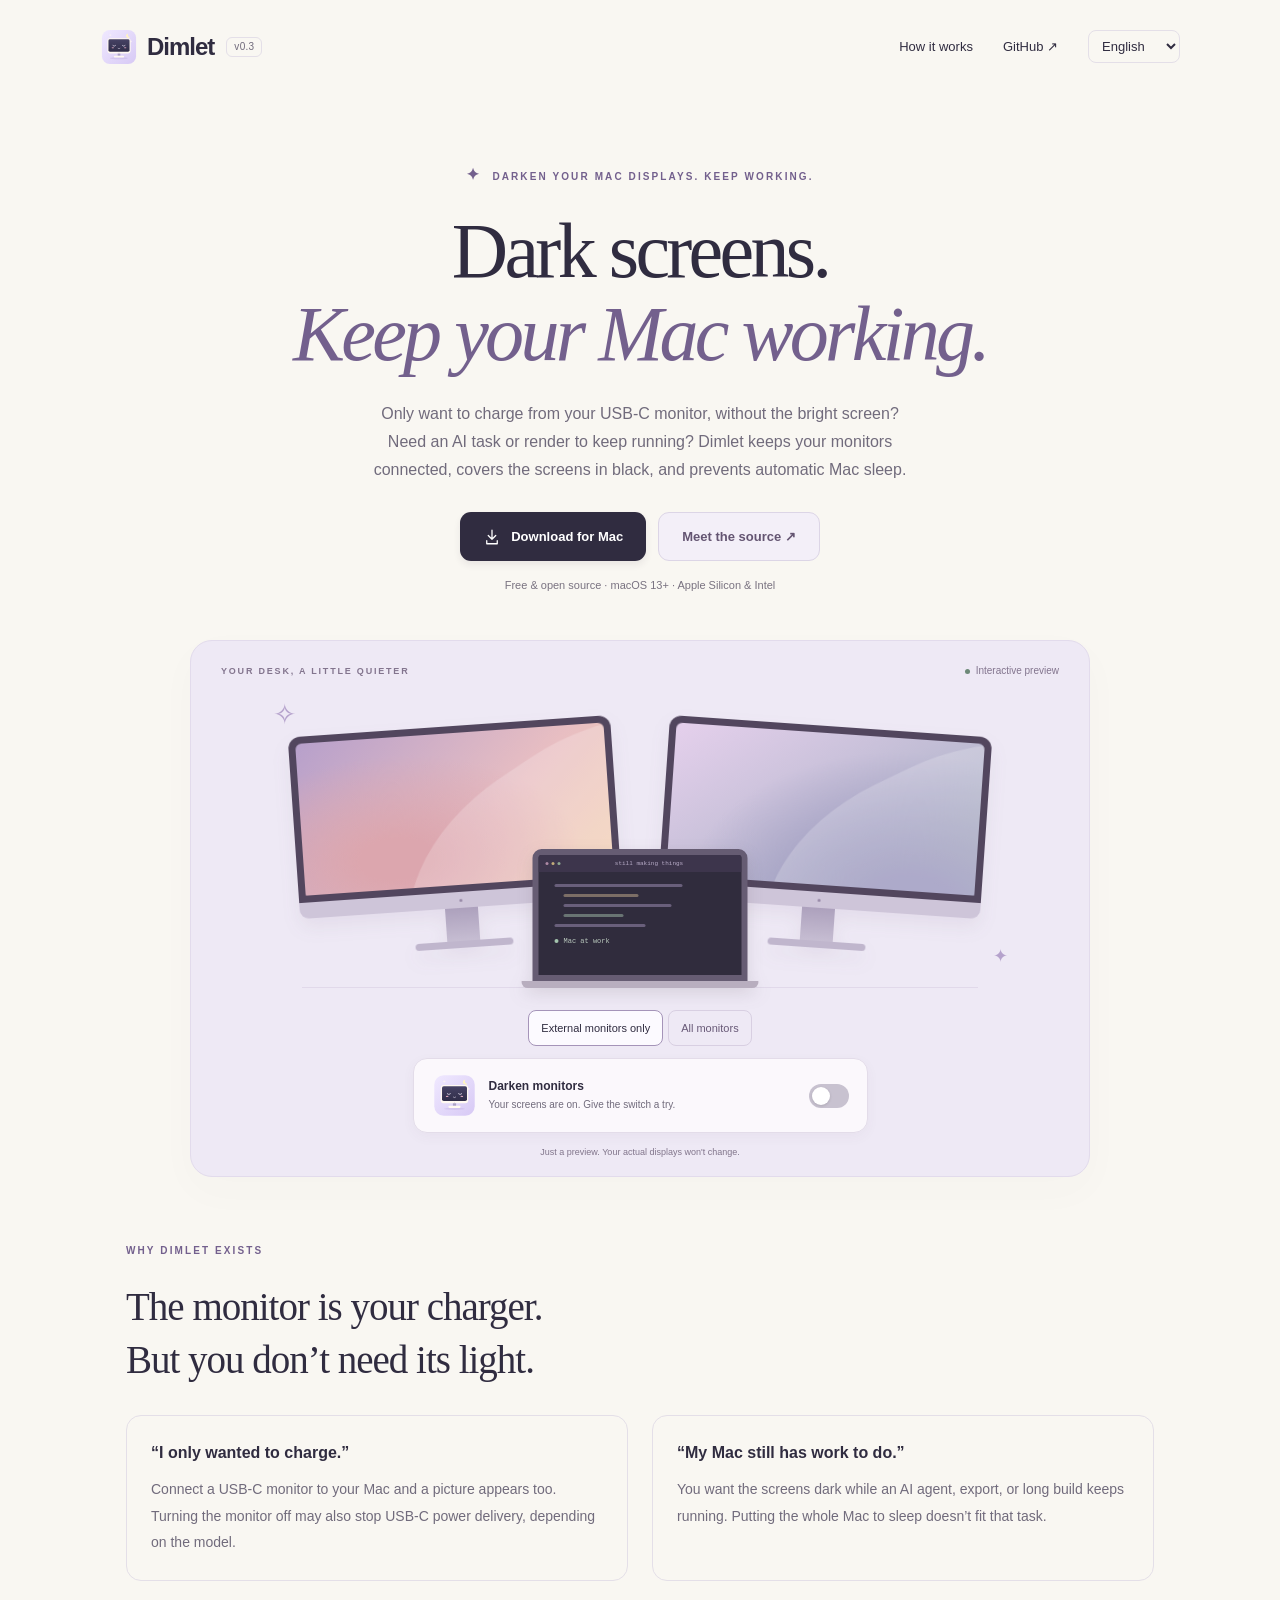
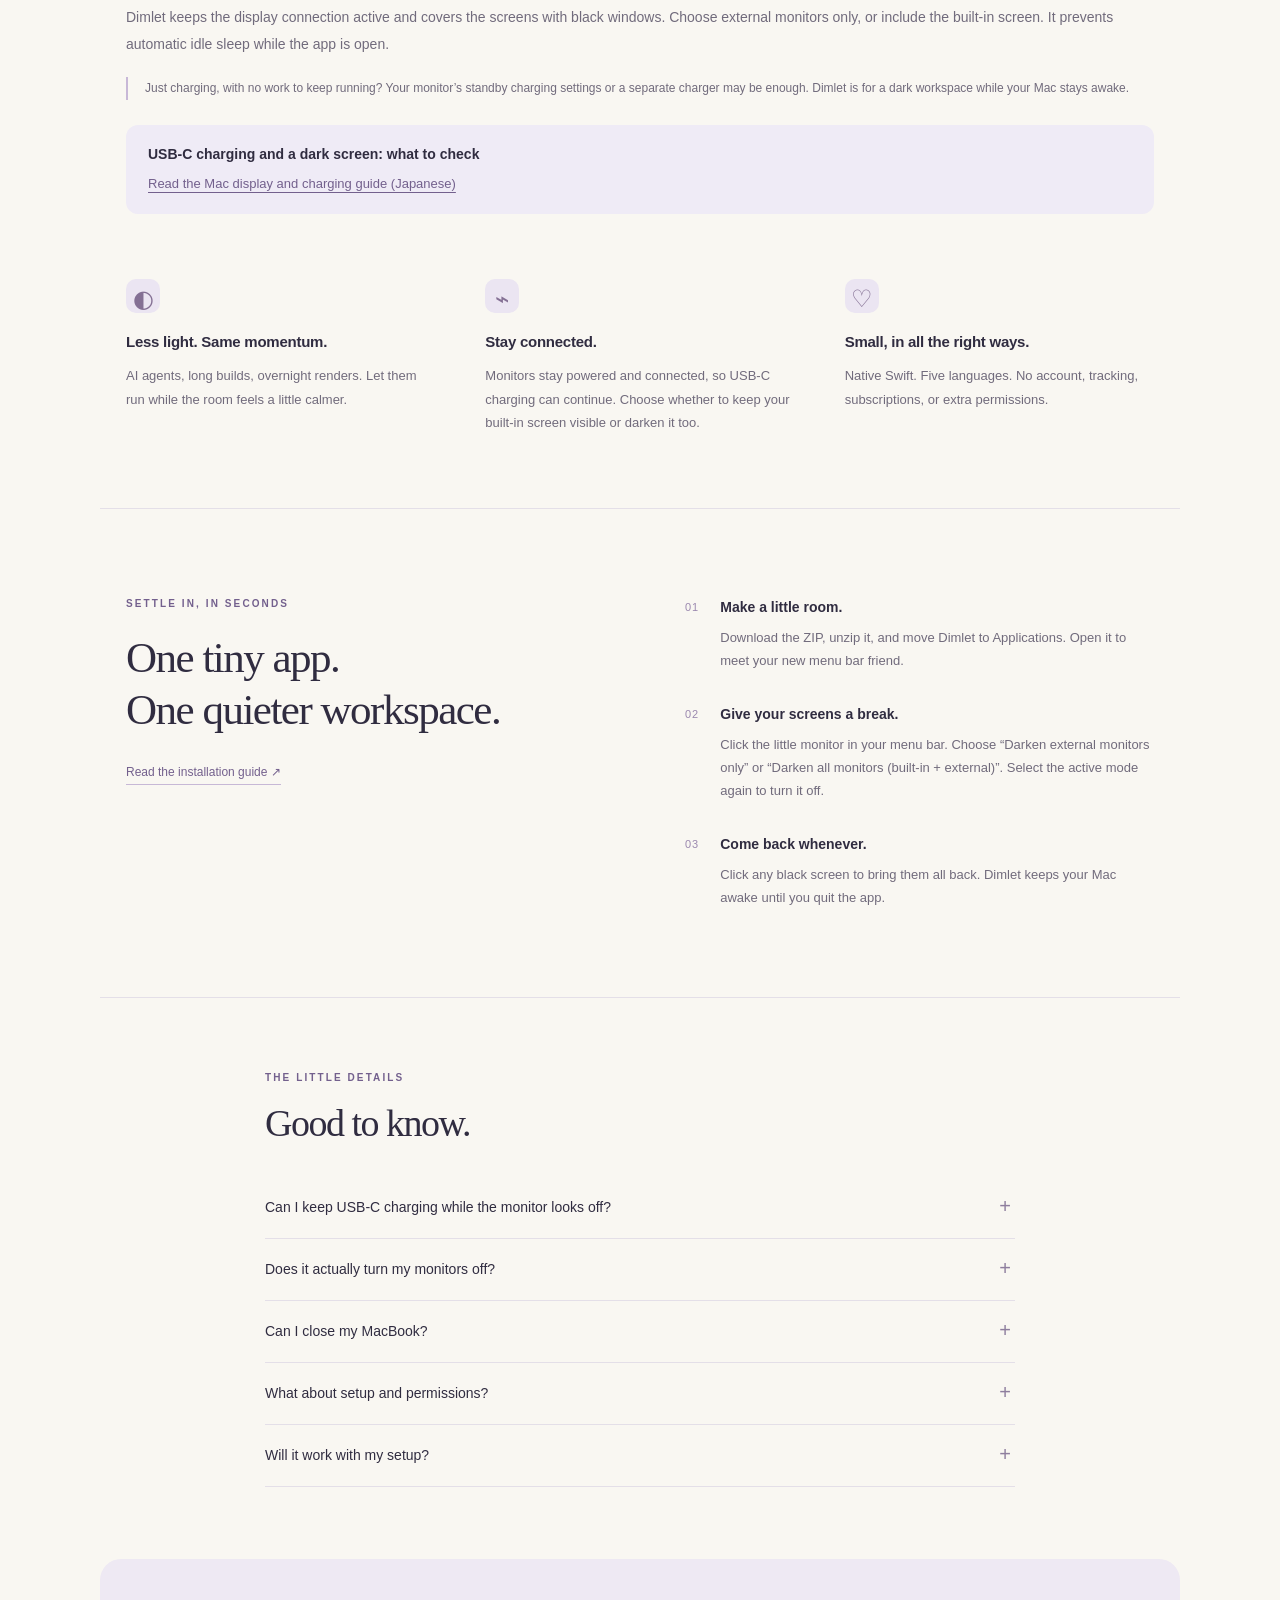
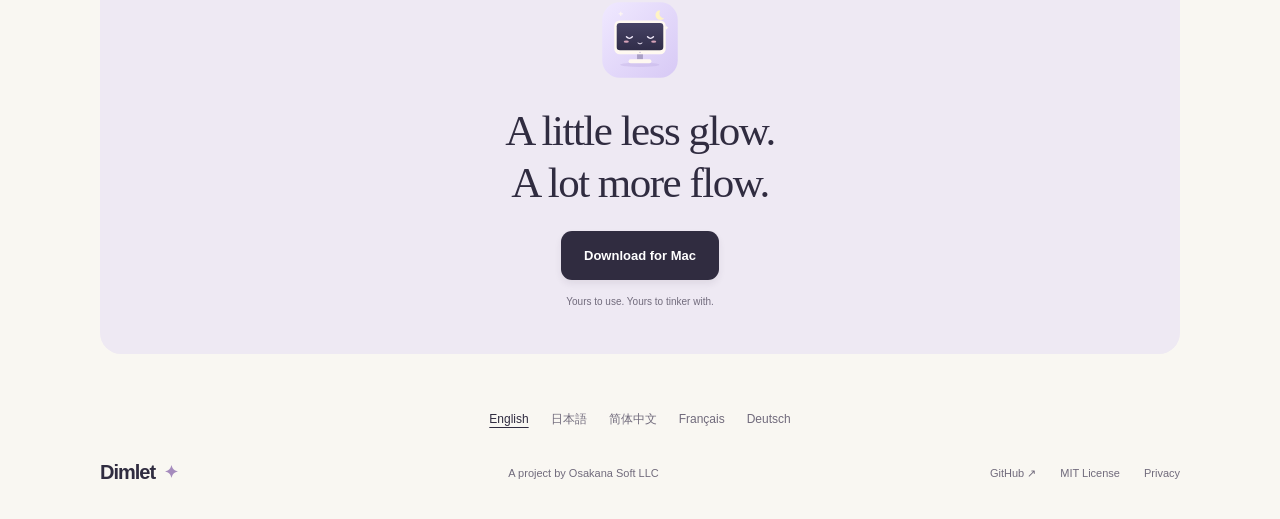
==== commit d6e06f93: "Add company attribution and minimal privacy and security notices" ====
--- a/site/index.html
+++ b/site/index.html
@@ -20,7 +20,7 @@
   <link rel="alternate" hreflang="de" href="https://onodela2000.github.io/dimlet/de/">
   <link rel="alternate" hreflang="x-default" href="https://onodela2000.github.io/dimlet/">
   <link rel="sitemap" type="application/xml" href="sitemap.xml">
-  <script type="application/ld+json">{"@context": "https://schema.org", "@type": "SoftwareApplication", "name": "Dimlet", "url": "https://onodela2000.github.io/dimlet/", "description": "Only want to charge from your USB-C monitor, without the bright screen? Need an AI task or render to keep running? Dimlet keeps your monitors connected, covers the screens in black, and prevents automatic Mac sleep. Free & open source · macOS 13+ · Apple Silicon & Intel", "operatingSystem": "macOS 13 or later", "applicationCategory": "UtilitiesApplication", "softwareVersion": "0.3.0", "inLanguage": "en", "license": "https://github.com/onodela2000/dimlet/blob/main/LICENSE", "downloadUrl": "https://github.com/onodela2000/dimlet/releases/latest", "offers": {"@type": "Offer", "price": "0", "priceCurrency": "USD"}}</script>
+  <script type="application/ld+json">{"@context": "https://schema.org", "@type": "SoftwareApplication", "name": "Dimlet", "url": "https://onodela2000.github.io/dimlet/", "description": "Only want to charge from your USB-C monitor, without the bright screen? Need an AI task or render to keep running? Dimlet keeps your monitors connected, covers the screens in black, and prevents automatic Mac sleep. Free & open source · macOS 13+ · Apple Silicon & Intel", "operatingSystem": "macOS 13 or later", "applicationCategory": "UtilitiesApplication", "softwareVersion": "0.3.0", "inLanguage": "en", "license": "https://github.com/onodela2000/dimlet/blob/main/LICENSE", "downloadUrl": "https://github.com/onodela2000/dimlet/releases/download/v0.3.0/Dimlet-0.3.0-macos-universal.zip", "publisher": {"@type": "Organization", "name": "Osakana Soft LLC", "legalName": "合同会社おさかなソフト", "url": "https://osakanasoft.com/"}, "offers": {"@type": "Offer", "price": "0", "priceCurrency": "USD"}}</script>
   <link rel="icon" type="image/svg+xml" href="assets/icon.svg">
   <link rel="stylesheet" href="style.css?v=ff7a2ff2e688">
   <script src="app.js?v=02ac9027086e" defer></script>
@@ -40,7 +40,7 @@
     <p class="eyebrow"><span class="tiny-star" aria-hidden="true">✦</span> <span data-i18n="eyebrow">DARKEN YOUR MAC DISPLAYS. KEEP WORKING.</span></p>
     <h1><span data-i18n="headline1">Dark screens.</span><br><em data-i18n="headline2">Keep your Mac working.</em></h1>
     <p class="intro" data-i18n="intro">Only want to charge from your USB-C monitor, without the bright screen? Need an AI task or render to keep running? Dimlet keeps your monitors connected, covers the screens in black, and prevents automatic Mac sleep.</p>
-    <div class="actions"><a class="button primary" href="https://github.com/onodela2000/dimlet/releases/latest"><svg aria-hidden="true" viewBox="0 0 24 24" width="18" height="18"><path d="M12 3v12m-5-5 5 5 5-5M5 17v4h14v-4" fill="none" stroke="currentColor" stroke-width="1.7" stroke-linecap="round" stroke-linejoin="round"/></svg><span data-i18n="download">Download for Mac</span></a><a class="button secondary" href="https://github.com/onodela2000/dimlet" data-i18n="source">Meet the source ↗</a></div>
+    <div class="actions"><a class="button primary" href="https://github.com/onodela2000/dimlet/releases/download/v0.3.0/Dimlet-0.3.0-macos-universal.zip"><svg aria-hidden="true" viewBox="0 0 24 24" width="18" height="18"><path d="M12 3v12m-5-5 5 5 5-5M5 17v4h14v-4" fill="none" stroke="currentColor" stroke-width="1.7" stroke-linecap="round" stroke-linejoin="round"/></svg><span data-i18n="download">Download for Mac</span></a><a class="button secondary" href="https://github.com/onodela2000/dimlet" data-i18n="source">Meet the source ↗</a></div>
     <p class="compat" data-i18n="compat">Free &amp; open source · macOS 13+ · Apple Silicon &amp; Intel</p>
 
     <div class="demo" id="demo" data-blackout="false">
@@ -83,9 +83,9 @@
     <details><summary data-i18n="q3">What about setup and permissions?</summary><p data-i18n="a3">No Accessibility, Screen Recording, or admin permissions are needed to run Dimlet. The current release isn&#x27;t Apple-notarized, so first launch may require System Settings → Privacy &amp; Security → Open Anyway. See the installation guide for details.</p></details>
     <details><summary data-i18n="q4">Will it work with my setup?</summary><p data-i18n="a4">Dimlet supports macOS 13+. External-only mode skips mirrored screens to protect the built-in display; all-monitors mode covers all available screen surfaces. Tested on an M4 MacBook Air; Intel and older macOS versions still need broader real-world testing. The app menu supports English, Japanese, Simplified Chinese, French, and German.</p></details>
   </section>
-  <section class="closing wrap"><img src="assets/icon.svg" alt="Dimlet's sleepy monitor mascot" width="84" height="84"><h2 data-i18n="closing">A little less glow.<br>A lot more flow.</h2><a class="button primary" href="https://github.com/onodela2000/dimlet/releases/latest" data-i18n="download">Download for Mac</a><span data-i18n="closingNote">Yours to use. Yours to tinker with.</span></section>
+  <section class="closing wrap"><img src="assets/icon.svg" alt="Dimlet's sleepy monitor mascot" width="84" height="84"><h2 data-i18n="closing">A little less glow.<br>A lot more flow.</h2><a class="button primary" href="https://github.com/onodela2000/dimlet/releases/download/v0.3.0/Dimlet-0.3.0-macos-universal.zip" data-i18n="download">Download for Mac</a><span data-i18n="closingNote">Yours to use. Yours to tinker with.</span></section>
 </main>
 <nav class="locale-links wrap" aria-label="Language"><a href="./" lang="en" hreflang="en" aria-current="page">English</a> <a href="ja/" lang="ja" hreflang="ja">日本語</a> <a href="zh-hans/" lang="zh-Hans" hreflang="zh-Hans">简体中文</a> <a href="fr/" lang="fr" hreflang="fr">Français</a> <a href="de/" lang="de" hreflang="de">Deutsch</a></nav>
-<footer class="wrap"><a class="brand" href="./">Dimlet <span aria-hidden="true">✦</span></a><p data-i18n="footer">Made for the work that keeps going.</p><div><a href="https://github.com/onodela2000/dimlet">GitHub ↗</a><a href="https://github.com/onodela2000/dimlet/blob/main/LICENSE">MIT License</a></div></footer>
+<footer class="wrap"><a class="brand" href="./">Dimlet <span aria-hidden="true">✦</span></a><p><a href="https://osakanasoft.com/" data-i18n="company">A project by Osakana Soft LLC</a></p><div><a href="https://github.com/onodela2000/dimlet">GitHub ↗</a><a href="https://github.com/onodela2000/dimlet/blob/main/LICENSE">MIT License</a><a href="privacy/" data-i18n="privacy">Privacy</a></div></footer>
 </body>
 </html>
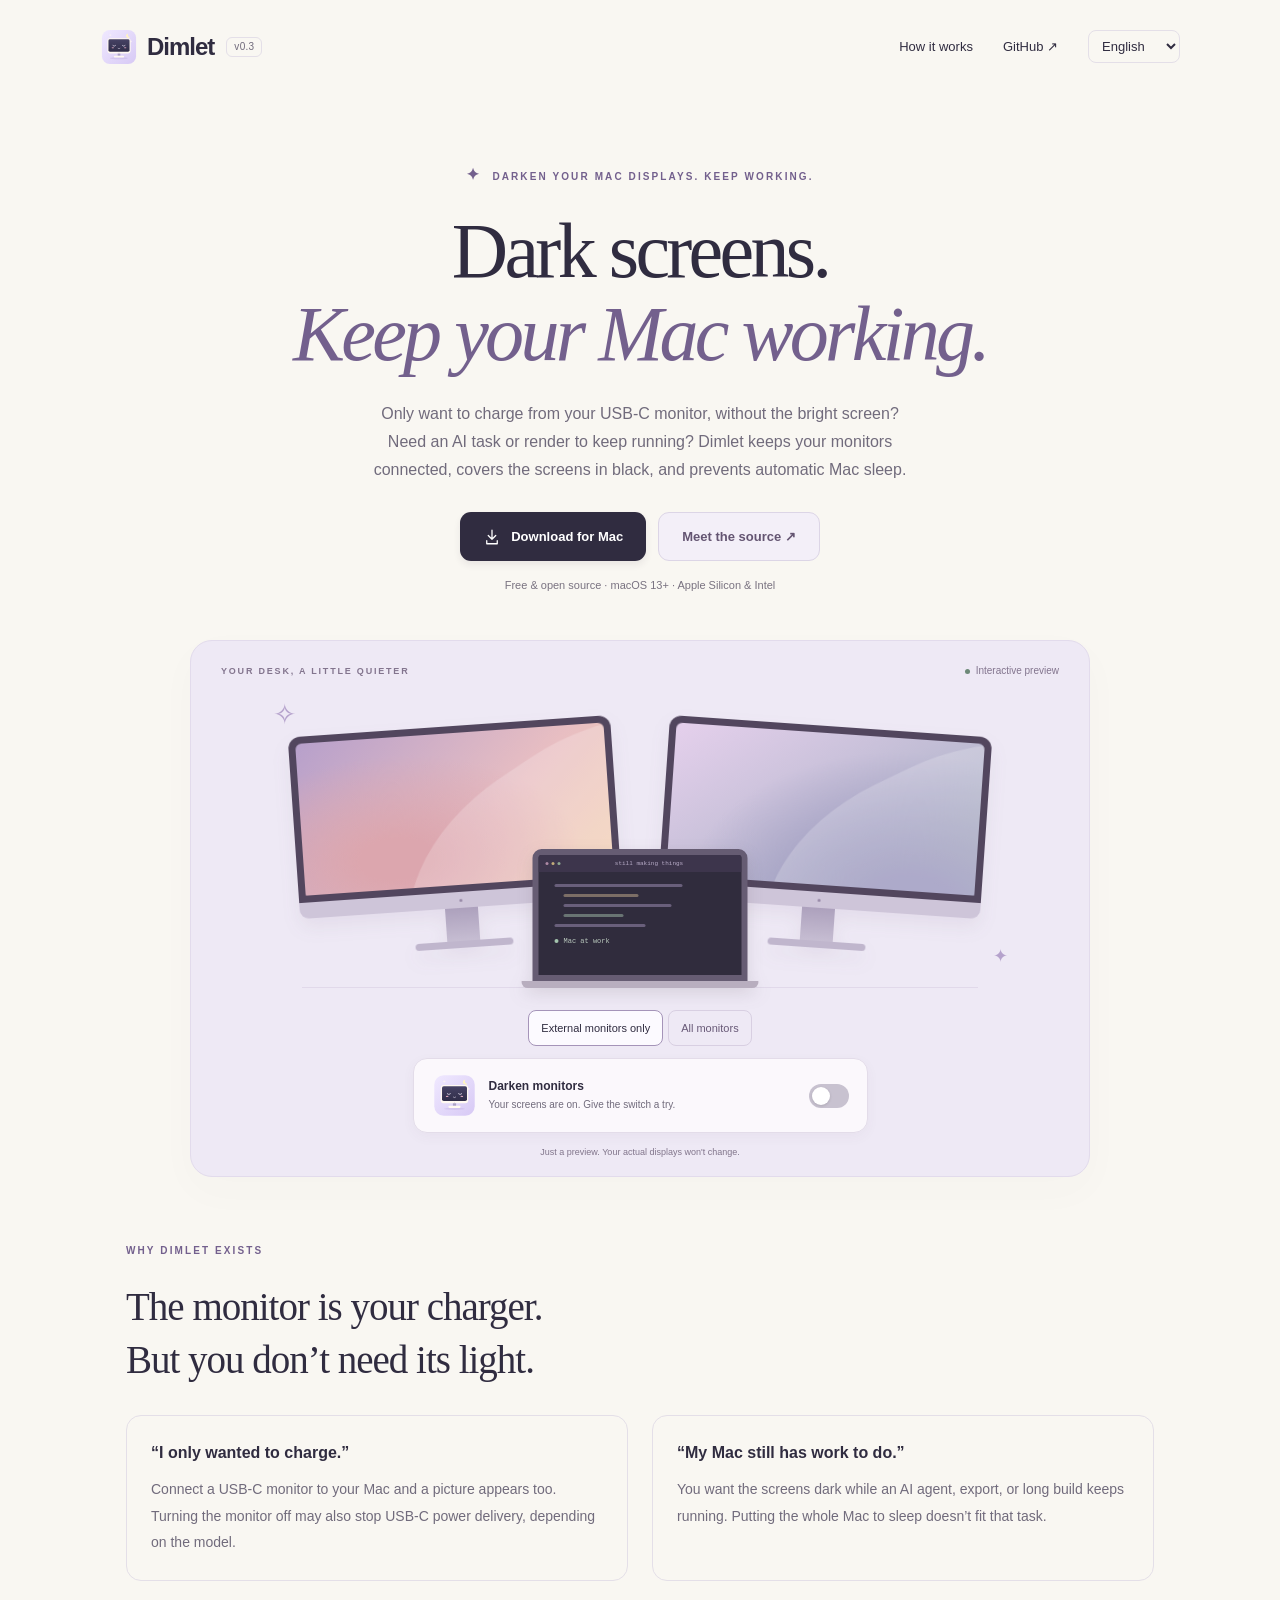
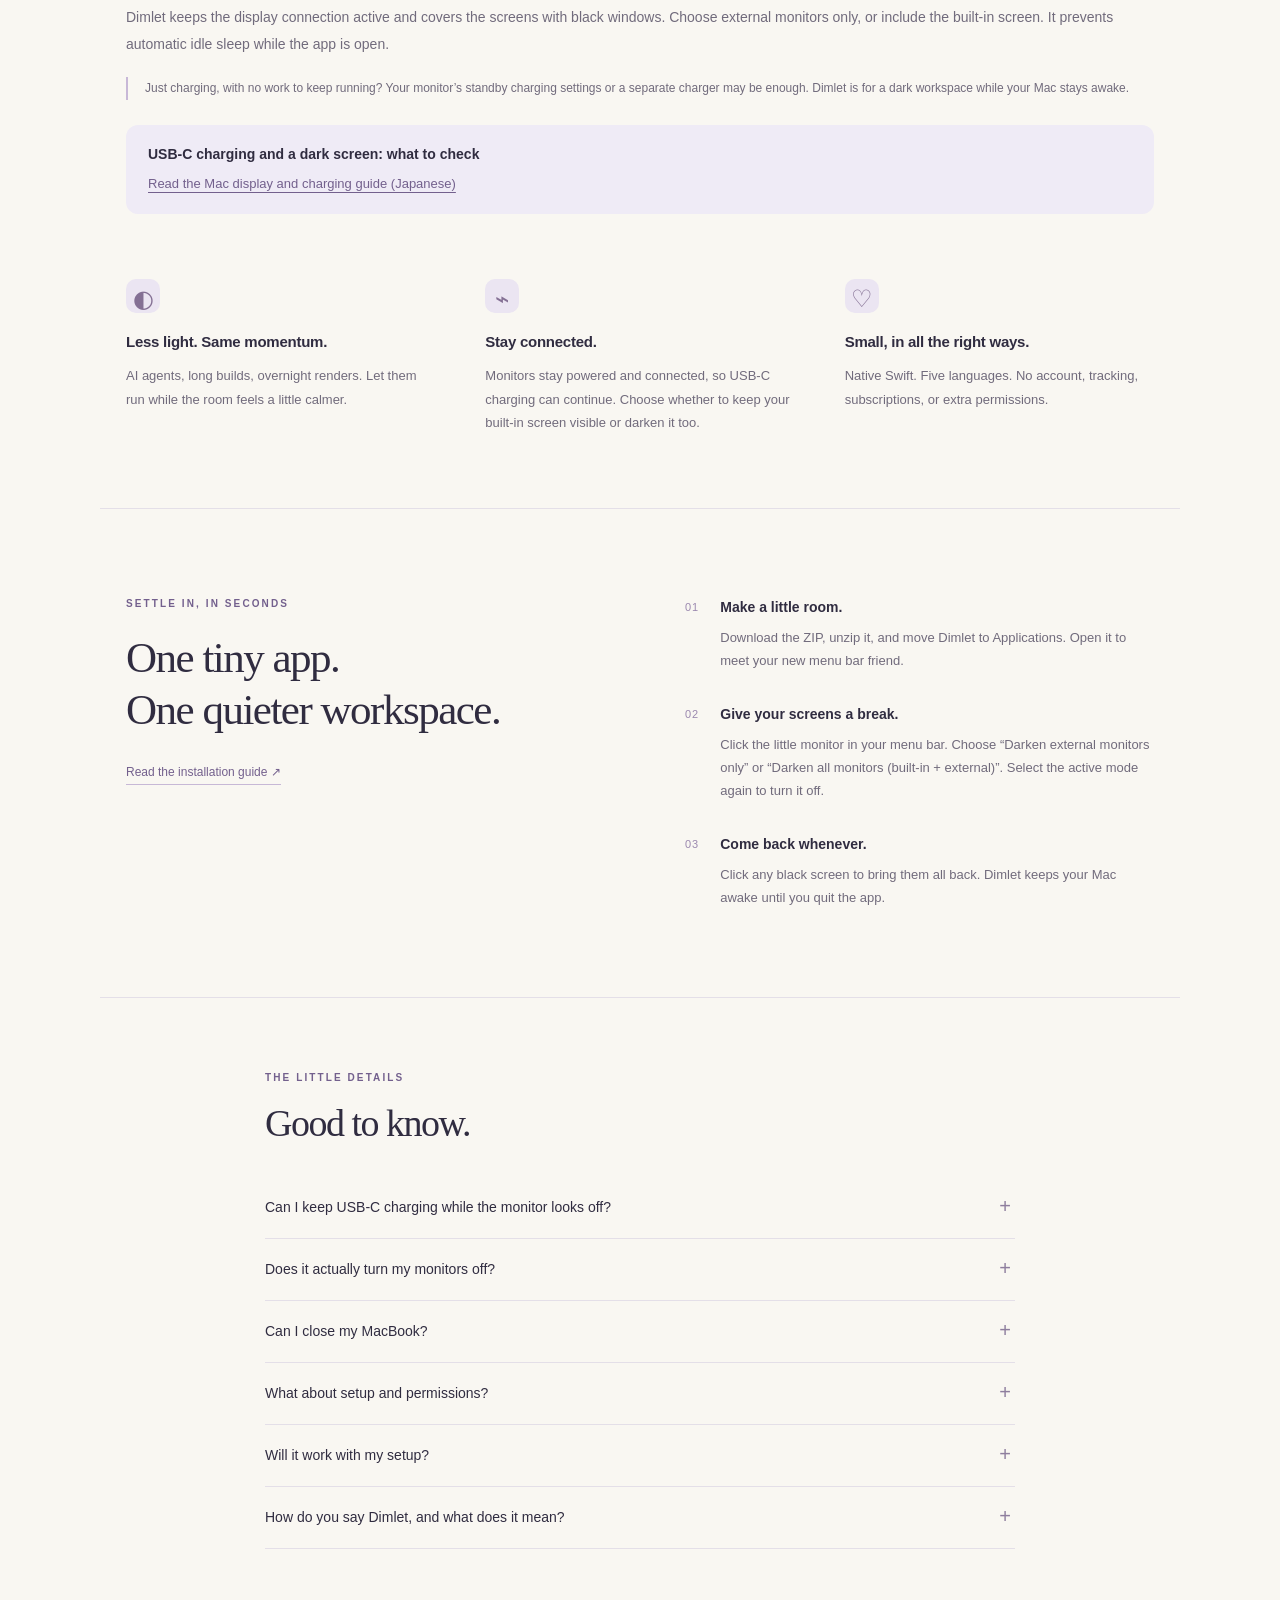
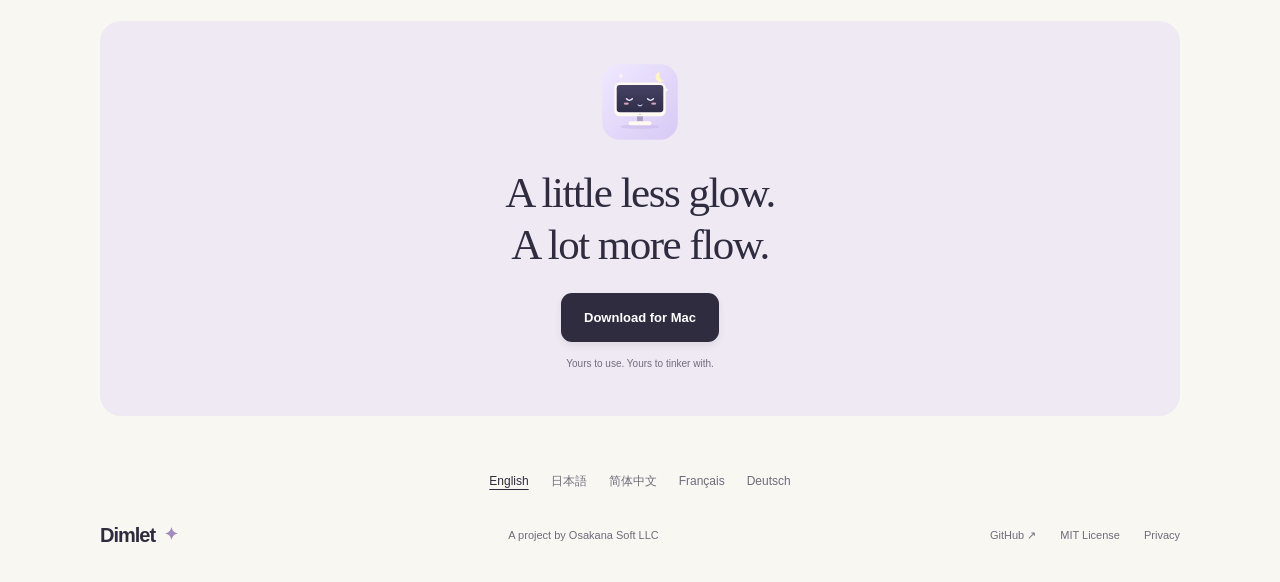
==== commit 10e97f62: "Explain the Dimlet name and pronunciation in the landing page FAQ" ====
--- a/site/index.html
+++ b/site/index.html
@@ -82,6 +82,7 @@
     <details><summary data-i18n="q2">Can I close my MacBook?</summary><p data-i18n="a2">Keep the lid open. Dimlet prevents automatic idle sleep while it runs; it doesn&#x27;t override lid-close sleep, manual sleep, shutdown, or a depleted battery.</p></details>
     <details><summary data-i18n="q3">What about setup and permissions?</summary><p data-i18n="a3">No Accessibility, Screen Recording, or admin permissions are needed to run Dimlet. The current release isn&#x27;t Apple-notarized, so first launch may require System Settings → Privacy &amp; Security → Open Anyway. See the installation guide for details.</p></details>
     <details><summary data-i18n="q4">Will it work with my setup?</summary><p data-i18n="a4">Dimlet supports macOS 13+. External-only mode skips mirrored screens to protect the built-in display; all-monitors mode covers all available screen surfaces. Tested on an M4 MacBook Air; Intel and older macOS versions still need broader real-world testing. The app menu supports English, Japanese, Simplified Chinese, French, and German.</p></details>
+    <details><summary data-i18n="nameQuestion">How do you say Dimlet, and what does it mean?</summary><p data-i18n="nameAnswer">Say “DIM-let.” The name combines “dim,” meaning to lower the light, with “-let,” a suffix for something small. A little tool to darken your screens.</p></details>
   </section>
   <section class="closing wrap"><img src="assets/icon.svg" alt="Dimlet's sleepy monitor mascot" width="84" height="84"><h2 data-i18n="closing">A little less glow.<br>A lot more flow.</h2><a class="button primary" href="https://github.com/onodela2000/dimlet/releases/download/v0.3.0/Dimlet-0.3.0-macos-universal.zip" data-i18n="download">Download for Mac</a><span data-i18n="closingNote">Yours to use. Yours to tinker with.</span></section>
 </main>
